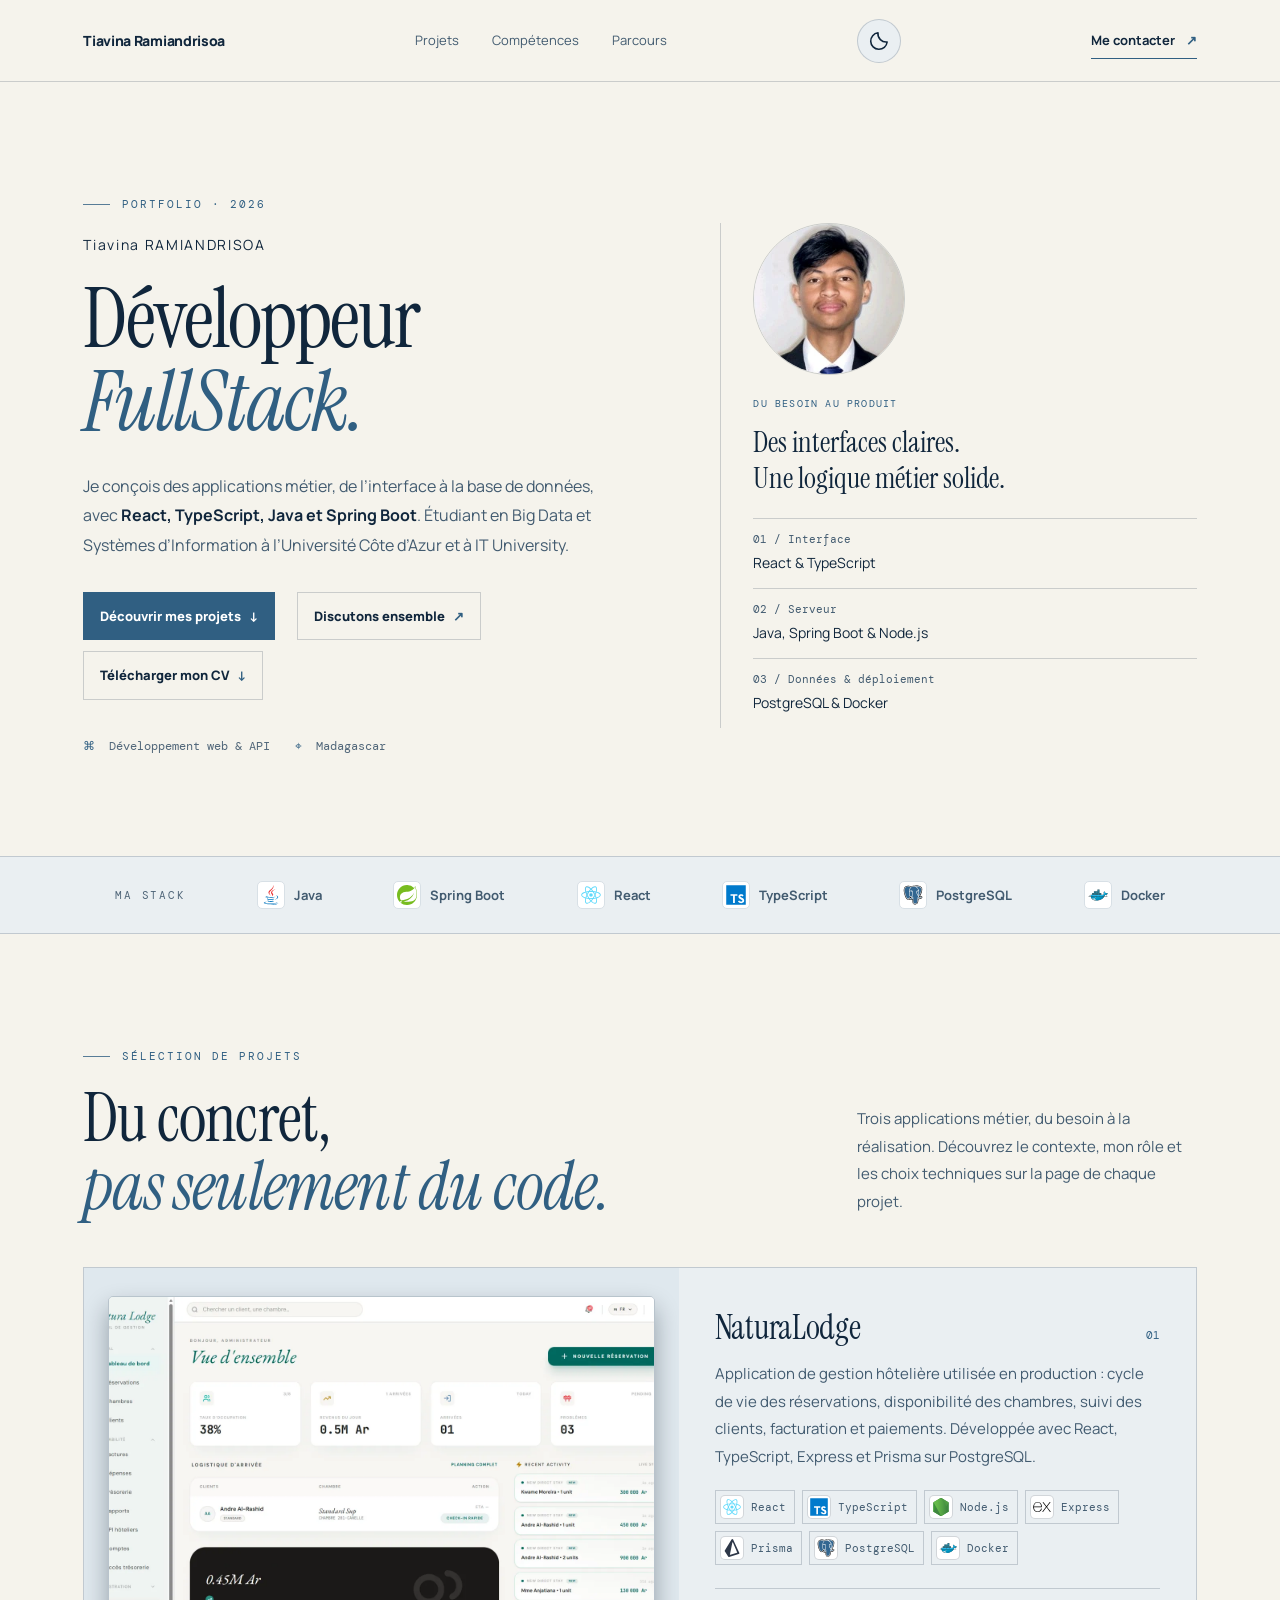
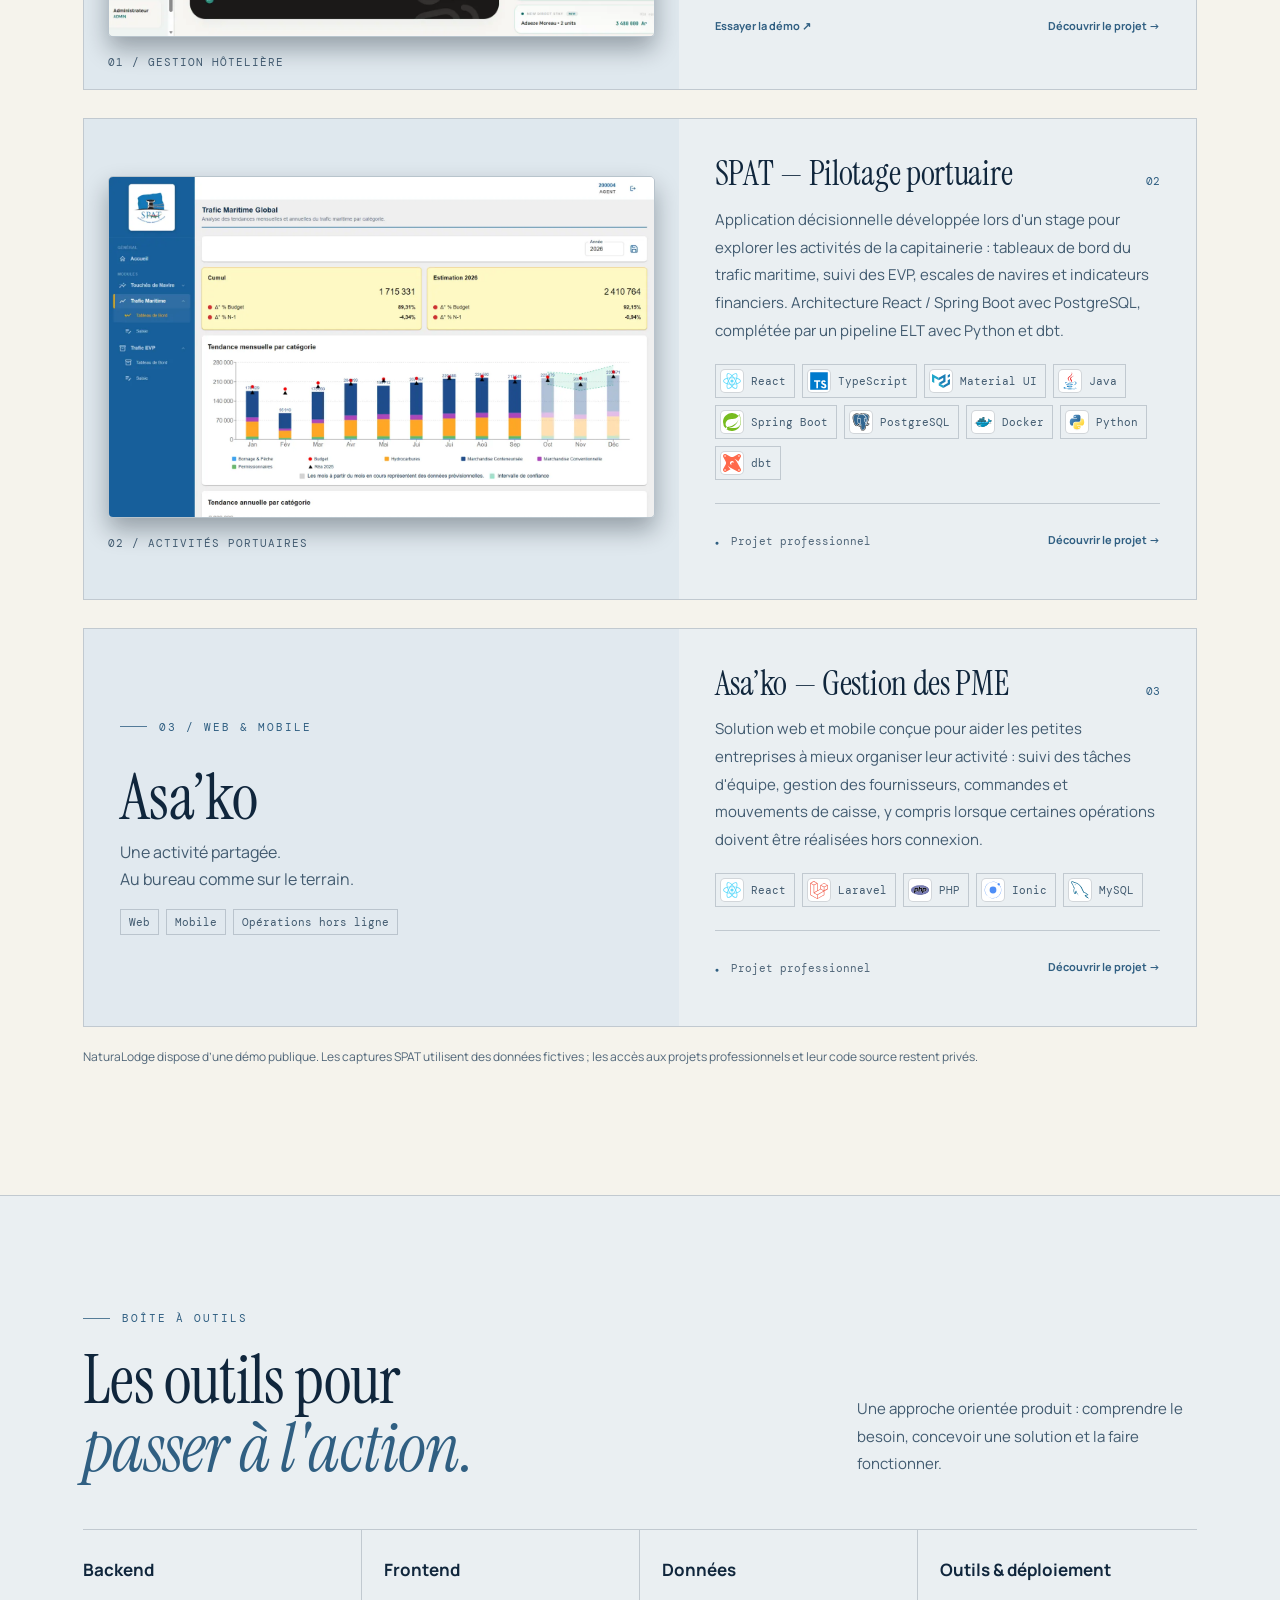
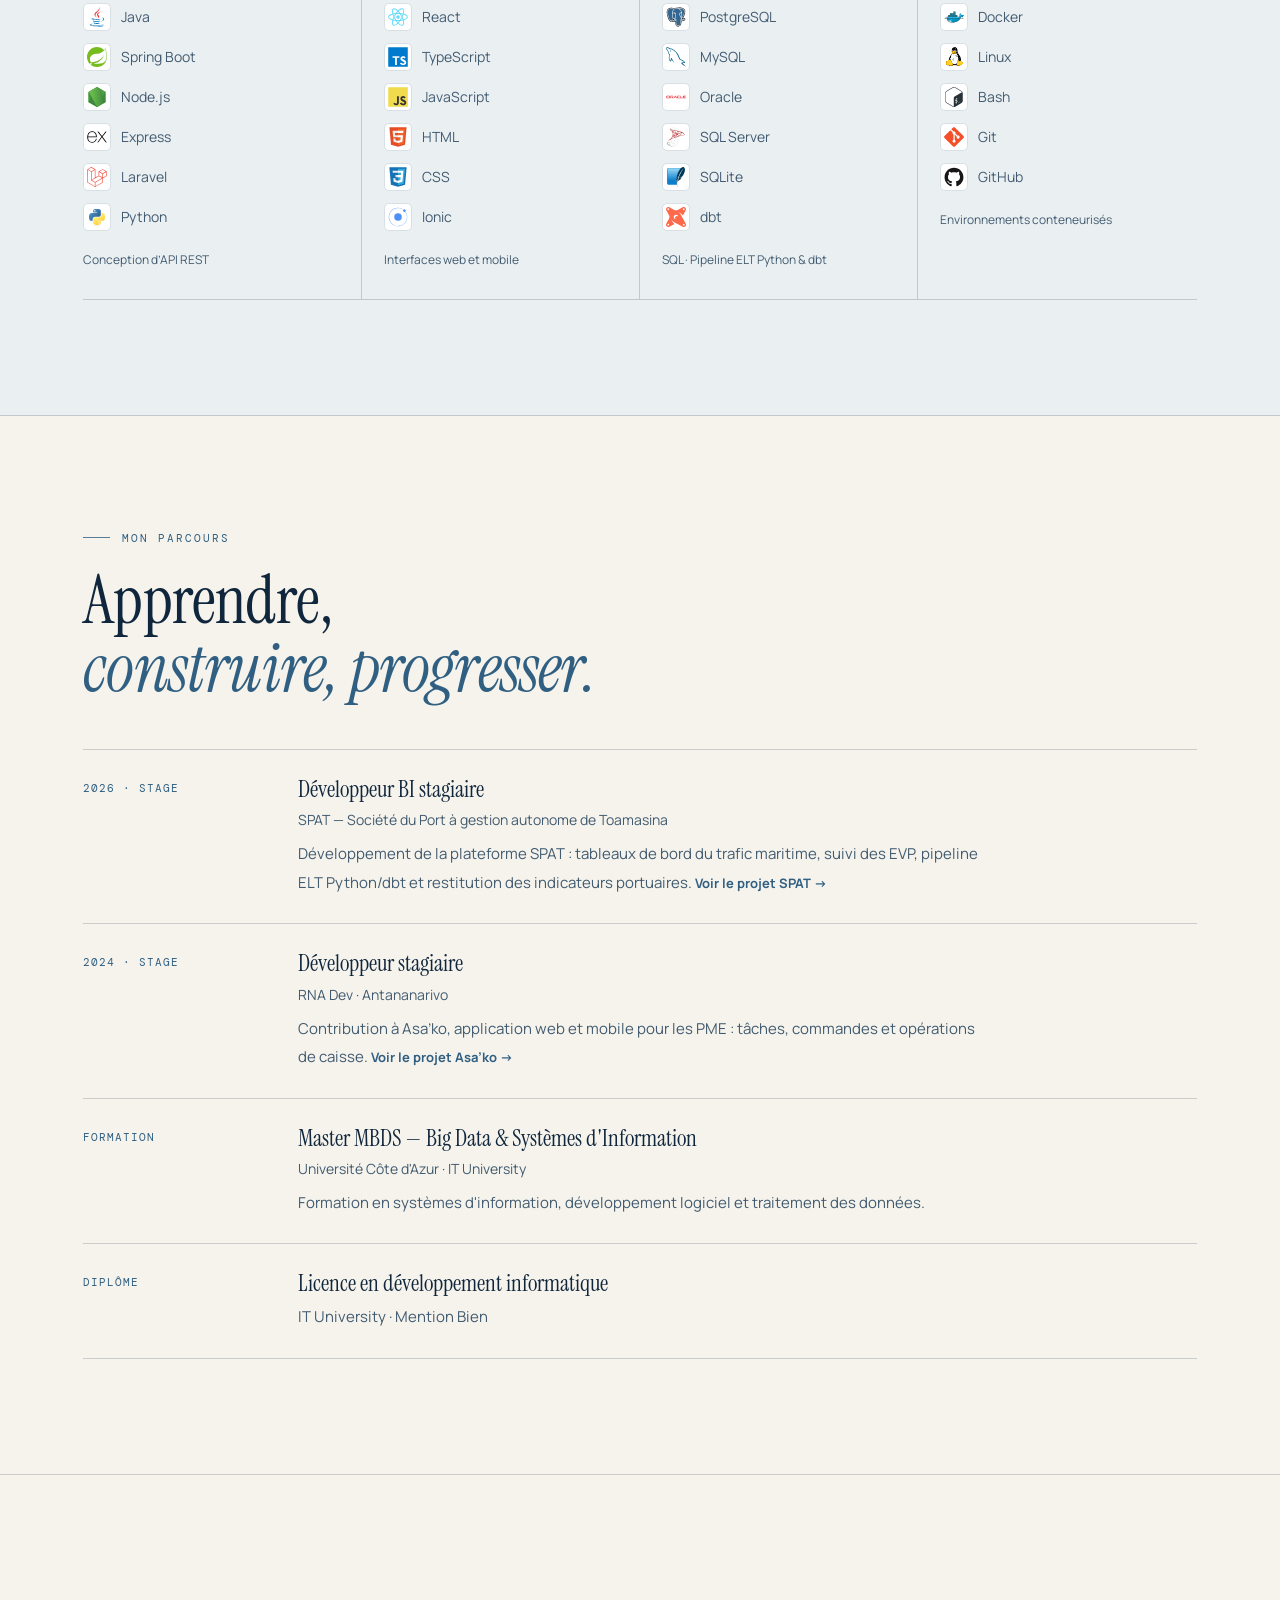
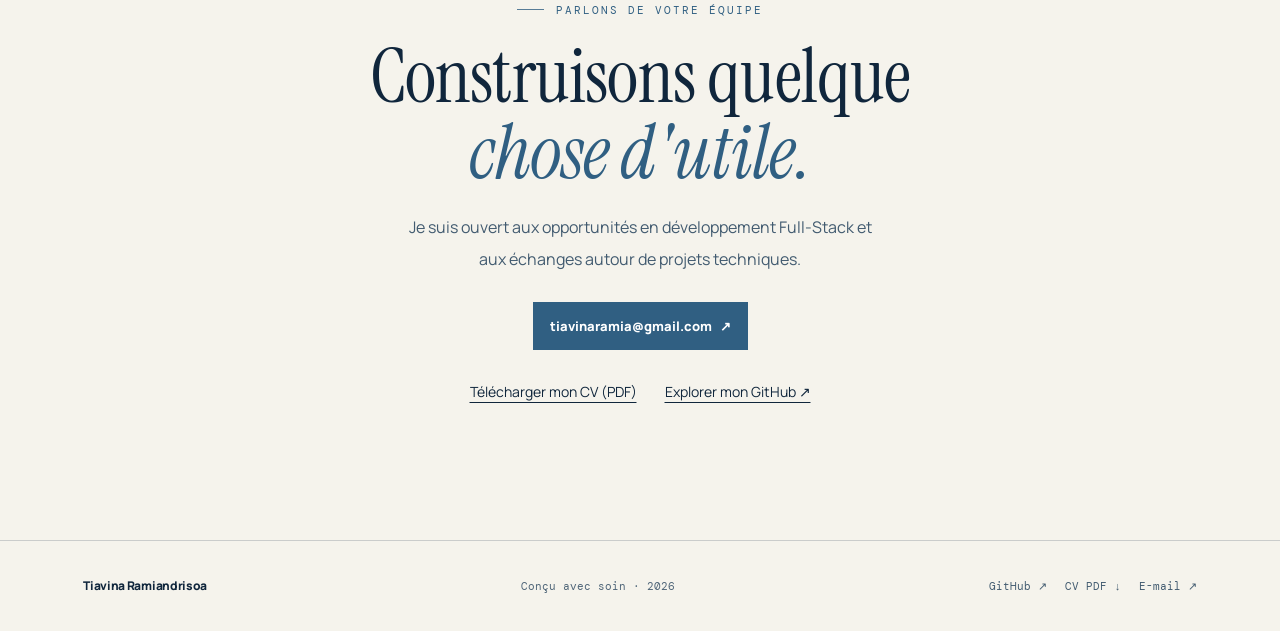
==== index.html @ d779be18 "my portfolio initial commit" ====
<!DOCTYPE html>
<html lang="fr">
<head>
  <meta charset="UTF-8">
  <meta name="viewport" content="width=device-width, initial-scale=1.0">
  <meta property="og:type" content="website">
  <meta property="og:locale" content="fr_FR">
  <meta name="theme-color" content="#07111F">
  <meta property="og:title" content="Tiavina Ramiandrisoa — Développeur FullStack">
  <meta property="og:description" content="Portfolio de Tiavina Ramiandrisoa : applications web, développement FullStack et projets data.">
  <meta name="description" content="Tiavina Ramiandrisoa, développeur FullStack React, TypeScript, Java et Spring Boot. Découvrez mes applications de gestion hôtelière, de pilotage portuaire et de gestion des PME.">
  <title>Tiavina Ramiandrisoa — Développeur FullStack | React & Java</title>
  <link rel="preconnect" href="https://fonts.googleapis.com">
  <link rel="preconnect" href="https://fonts.gstatic.com" crossorigin>
  <link href="https://fonts.googleapis.com/css2?family=DM+Mono:wght@400;500&family=Instrument+Serif:ital@0;1&family=Manrope:wght@400;500;600;700;800&display=swap" rel="stylesheet">
  <script src="theme.js"></script>
  <link rel="stylesheet" href="style.css">
</head>
<body>
  <a class="skip-link" href="#contenu">Aller au contenu</a>
  <div class="page-shell">
    <header class="site-header">
      <a class="brand" href="#accueil" aria-label="Accueil">
        <span>Tiavina Ramiandrisoa</span>
      </a>
      <nav class="nav-links" aria-label="Navigation principale">
        <a href="#projets">Projets</a>
        <a href="#competences">Compétences</a>
        <a href="#parcours">Parcours</a>
      </nav>
      <button class="theme-toggle" type="button" aria-label="Activer le mode clair" aria-pressed="false" title="Activer le mode clair" hidden><svg class="theme-icon theme-icon-sun" viewBox="0 0 24 24" fill="none" stroke="currentColor" stroke-width="1.7" stroke-linecap="round" aria-hidden="true"><circle cx="12" cy="12" r="4"/><path d="M12 2v2m0 16v2M2 12h2m16 0h2M4.93 4.93l1.42 1.42m11.3 11.3 1.42 1.42m0-14.14-1.42 1.42M6.35 17.65l-1.42 1.42"/></svg><svg class="theme-icon theme-icon-moon" viewBox="0 0 24 24" fill="none" stroke="currentColor" stroke-width="1.7" stroke-linecap="round" stroke-linejoin="round" aria-hidden="true"><path d="M20.9 13.1A9 9 0 0 1 10.9 3.1a9 9 0 1 0 10 10Z"/></svg></button>
      <a class="header-contact" href="#contact">Me contacter <span>↗</span></a>
    </header>

    <main id="contenu" tabindex="-1">
      <section class="hero" id="accueil">
        <div class="hero-copy">
          <p class="eyebrow">PORTFOLIO · 2026</p>
          <p class="hero-name">Tiavina RAMIANDRISOA</p><h1>Développeur<br><span>FullStack.</span></h1>
          <p class="hero-description">Je conçois des applications métier, de l’interface à la base de données, avec <strong>React, TypeScript, Java et Spring Boot</strong>. Étudiant en Big Data et Systèmes d’Information à l’Université Côte d’Azur et à IT University.</p>
          <div class="hero-actions">
            <a class="button button-primary" href="#projets">Découvrir mes projets <span>↓</span></a>
            <a class="button button-secondary" href="mailto:tiavinaramia@gmail.com">Discutons ensemble <span>↗</span></a>
            <a class="button button-secondary" href="cv-tiavina-ramiandrisoa.pdf" download>Télécharger mon CV <span>↓</span></a>
          </div>
          <div class="hero-meta">
            <span><span class="meta-icon">⌘</span> Développement web & API</span>
            <span><span class="meta-icon">⌖</span> Madagascar</span>
          </div>
        </div>
        <aside class="hero-visual" aria-label="Présentation de Tiavina">
          <figure class="portrait-card">
            <img src="assets/tiavina-portrait.webp" alt="Portrait de Tiavina Ramiandrisoa" fetchpriority="high" width="200" height="200" decoding="async">
            <figcaption><span>DU BESOIN AU PRODUIT</span><strong>Des interfaces claires.<br>Une logique métier solide.</strong></figcaption>
          </figure>
          <dl class="profile-facts"><div><dt>01 / Interface</dt><dd>React & TypeScript</dd></div><div><dt>02 / Serveur</dt><dd>Java, Spring Boot & Node.js</dd></div><div><dt>03 / Données & déploiement</dt><dd>PostgreSQL & Docker</dd></div></dl>
        </aside>
      </section>

      <section class="stack-strip" aria-label="Technologies principales">
        <span class="strip-label">MA STACK</span>
        <span class="stack-item"><span class="tech-logo"><img src="assets/technologies/java.svg" alt="" aria-hidden="true" width="20" height="20" loading="lazy" decoding="async"></span> Java</span>
        <span class="stack-item"><span class="tech-logo"><img src="assets/technologies/spring.svg" alt="" aria-hidden="true" width="20" height="20" loading="lazy" decoding="async"></span> Spring Boot</span>
        <span class="stack-item"><span class="tech-logo"><img src="assets/technologies/react.svg" alt="" aria-hidden="true" width="20" height="20" loading="lazy" decoding="async"></span> React</span>
        <span class="stack-item"><span class="tech-logo"><img src="assets/technologies/typescript.svg" alt="" aria-hidden="true" width="20" height="20" loading="lazy" decoding="async"></span> TypeScript</span>
        <span class="stack-item"><span class="tech-logo"><img src="assets/technologies/postgresql.svg" alt="" aria-hidden="true" width="20" height="20" loading="lazy" decoding="async"></span> PostgreSQL</span>
        <span class="stack-item"><span class="tech-logo"><img src="assets/technologies/docker.svg" alt="" aria-hidden="true" width="20" height="20" loading="lazy" decoding="async"></span> Docker</span>
      </section>

      <section class="section projects-section" id="projets">
        <div class="section-heading">
          <div><p class="eyebrow">SÉLECTION DE PROJETS</p><h2>Du concret,<br><span>pas seulement du code.</span></h2></div>
          <p class="section-intro">Trois applications métier, du besoin à la réalisation. Découvrez le contexte, mon rôle et les choix techniques sur la page de chaque projet.</p>
        </div>

        <div class="projects-grid">
<article class="project-card project-featured">
            <a class="project-art screenshot-preview" href="naturalodge.html" aria-label="Découvrir NaturaLodge"><img src="assets/naturalodge-dashboard.webp" alt="Tableau de bord de NaturaLodge" loading="lazy" width="1500" height="844" decoding="async"><span class="art-label">01 / GESTION HÔTELIÈRE</span></a>
            <div class="project-info">
              <div class="project-title-row"><h3>NaturaLodge</h3><span class="project-number">01</span></div>
              <p>Application de gestion hôtelière utilisée en production : cycle de vie des réservations, disponibilité des chambres, suivi des clients, facturation et paiements. Développée avec React, TypeScript, Express et Prisma sur PostgreSQL.</p>
              <div class="tags"><span class="technology"><span class="tech-logo"><img src="assets/technologies/react.svg" alt="" aria-hidden="true" width="20" height="20" loading="lazy" decoding="async"></span><span>React</span></span><span class="technology"><span class="tech-logo"><img src="assets/technologies/typescript.svg" alt="" aria-hidden="true" width="20" height="20" loading="lazy" decoding="async"></span><span>TypeScript</span></span><span class="technology"><span class="tech-logo"><img src="assets/technologies/nodejs.svg" alt="" aria-hidden="true" width="20" height="20" loading="lazy" decoding="async"></span><span>Node.js</span></span><span class="technology"><span class="tech-logo"><img src="assets/technologies/express.svg" alt="" aria-hidden="true" width="20" height="20" loading="lazy" decoding="async"></span><span>Express</span></span><span class="technology"><span class="tech-logo"><img src="assets/technologies/prisma.svg" alt="" aria-hidden="true" width="20" height="20" loading="lazy" decoding="async"></span><span>Prisma</span></span><span class="technology"><span class="tech-logo"><img src="assets/technologies/postgresql.svg" alt="" aria-hidden="true" width="20" height="20" loading="lazy" decoding="async"></span><span>PostgreSQL</span></span><span class="technology"><span class="tech-logo"><img src="assets/technologies/docker.svg" alt="" aria-hidden="true" width="20" height="20" loading="lazy" decoding="async"></span><span>Docker</span></span></div>
              <div class="project-footer"><a class="text-link demo-link" href="https://naturalodge.onrender.com" target="_blank" rel="noopener noreferrer">Essayer la démo ↗</a><a class="text-link" href="naturalodge.html">Découvrir le projet →</a></div>
            </div>
          </article>
<article class="project-card project-featured">
            <a class="project-art screenshot-preview" href="spat.html" aria-label="Découvrir SPAT"><img src="assets/spat-trafic-maritime.webp" alt="Analyse du trafic maritime de SPAT, données fictives" loading="lazy" width="1500" height="1687" decoding="async"><span class="art-label">02 / ACTIVITÉS PORTUAIRES</span></a>
            <div class="project-info">
              <div class="project-title-row"><h3>SPAT — Pilotage portuaire</h3><span class="project-number">02</span></div>
              <p>Application décisionnelle développée lors d'un stage pour explorer les activités de la capitainerie : tableaux de bord du trafic maritime, suivi des EVP, escales de navires et indicateurs financiers. Architecture React / Spring Boot avec PostgreSQL, complétée par un pipeline ELT avec Python et dbt.</p>
              <div class="tags"><span class="technology"><span class="tech-logo"><img src="assets/technologies/react.svg" alt="" aria-hidden="true" width="20" height="20" loading="lazy" decoding="async"></span><span>React</span></span><span class="technology"><span class="tech-logo"><img src="assets/technologies/typescript.svg" alt="" aria-hidden="true" width="20" height="20" loading="lazy" decoding="async"></span><span>TypeScript</span></span><span class="technology"><span class="tech-logo"><img src="assets/technologies/materialui.svg" alt="" aria-hidden="true" width="20" height="20" loading="lazy" decoding="async"></span><span>Material UI</span></span><span class="technology"><span class="tech-logo"><img src="assets/technologies/java.svg" alt="" aria-hidden="true" width="20" height="20" loading="lazy" decoding="async"></span><span>Java</span></span><span class="technology"><span class="tech-logo"><img src="assets/technologies/spring.svg" alt="" aria-hidden="true" width="20" height="20" loading="lazy" decoding="async"></span><span>Spring Boot</span></span><span class="technology"><span class="tech-logo"><img src="assets/technologies/postgresql.svg" alt="" aria-hidden="true" width="20" height="20" loading="lazy" decoding="async"></span><span>PostgreSQL</span></span><span class="technology"><span class="tech-logo"><img src="assets/technologies/docker.svg" alt="" aria-hidden="true" width="20" height="20" loading="lazy" decoding="async"></span><span>Docker</span></span><span class="technology"><span class="tech-logo"><img src="assets/technologies/python.svg" alt="" aria-hidden="true" width="20" height="20" loading="lazy" decoding="async"></span><span>Python</span></span><span class="technology"><span class="tech-logo"><img src="assets/technologies/dbt.svg" alt="" aria-hidden="true" width="20" height="20" loading="lazy" decoding="async"></span><span>dbt</span></span></div>
              <div class="project-footer"><span class="private-note"><span>●</span> Projet professionnel</span><a class="text-link" href="spat.html">Découvrir le projet →</a></div>
            </div>
          </article>
<article class="project-card">
            <div class="project-art pme-summary"><p class="eyebrow">03 / WEB & MOBILE</p><strong>Asa’ko</strong><p>Une activité partagée.<br>Au bureau comme sur le terrain.</p><span class="tags"><span>Web</span><span>Mobile</span><span>Opérations hors ligne</span></span></div>
            <div class="project-info">
              <div class="project-title-row"><h3>Asa’ko — Gestion des PME</h3><span class="project-number">03</span></div>
              <p>Solution web et mobile conçue pour aider les petites entreprises à mieux organiser leur activité : suivi des tâches d'équipe, gestion des fournisseurs, commandes et mouvements de caisse, y compris lorsque certaines opérations doivent être réalisées hors connexion.</p>
              <div class="tags"><span class="technology"><span class="tech-logo"><img src="assets/technologies/react.svg" alt="" aria-hidden="true" width="20" height="20" loading="lazy" decoding="async"></span><span>React</span></span><span class="technology"><span class="tech-logo"><img src="assets/technologies/laravel.svg" alt="" aria-hidden="true" width="20" height="20" loading="lazy" decoding="async"></span><span>Laravel</span></span><span class="technology"><span class="tech-logo"><img src="assets/technologies/php.svg" alt="" aria-hidden="true" width="20" height="20" loading="lazy" decoding="async"></span><span>PHP</span></span><span class="technology"><span class="tech-logo"><img src="assets/technologies/ionic.svg" alt="" aria-hidden="true" width="20" height="20" loading="lazy" decoding="async"></span><span>Ionic</span></span><span class="technology"><span class="tech-logo"><img src="assets/technologies/mysql.svg" alt="" aria-hidden="true" width="20" height="20" loading="lazy" decoding="async"></span><span>MySQL</span></span></div>
              <div class="project-footer"><span class="private-note"><span>●</span> Projet professionnel</span><a class="text-link" href="asako.html">Découvrir le projet →</a></div>
            </div>
          </article>
</div>
<p class="privacy-note">NaturaLodge dispose d’une démo publique. Les captures SPAT utilisent des données fictives ; les accès aux projets professionnels et leur code source restent privés.</p>
      </section>

      <section class="section skills-section" id="competences">
        <div class="section-heading">
          <div><p class="eyebrow">BOÎTE À OUTILS</p><h2>Les outils pour<br><span>passer à l'action.</span></h2></div>
          <p class="section-intro">Une approche orientée produit : comprendre le besoin, concevoir une solution et la faire fonctionner.</p>
        </div>
        <div class="skills-grid">
<div class="skill-block"><h3>Backend</h3><ul class="technology-list"><li><span class="tech-logo"><img src="assets/technologies/java.svg" alt="" aria-hidden="true" width="20" height="20" loading="lazy" decoding="async"></span><span>Java</span></li><li><span class="tech-logo"><img src="assets/technologies/spring.svg" alt="" aria-hidden="true" width="20" height="20" loading="lazy" decoding="async"></span><span>Spring Boot</span></li><li><span class="tech-logo"><img src="assets/technologies/nodejs.svg" alt="" aria-hidden="true" width="20" height="20" loading="lazy" decoding="async"></span><span>Node.js</span></li><li><span class="tech-logo"><img src="assets/technologies/express.svg" alt="" aria-hidden="true" width="20" height="20" loading="lazy" decoding="async"></span><span>Express</span></li><li><span class="tech-logo"><img src="assets/technologies/laravel.svg" alt="" aria-hidden="true" width="20" height="20" loading="lazy" decoding="async"></span><span>Laravel</span></li><li><span class="tech-logo"><img src="assets/technologies/python.svg" alt="" aria-hidden="true" width="20" height="20" loading="lazy" decoding="async"></span><span>Python</span></li></ul><p class="skill-note">Conception d’API REST</p></div>
<div class="skill-block"><h3>Frontend</h3><ul class="technology-list"><li><span class="tech-logo"><img src="assets/technologies/react.svg" alt="" aria-hidden="true" width="20" height="20" loading="lazy" decoding="async"></span><span>React</span></li><li><span class="tech-logo"><img src="assets/technologies/typescript.svg" alt="" aria-hidden="true" width="20" height="20" loading="lazy" decoding="async"></span><span>TypeScript</span></li><li><span class="tech-logo"><img src="assets/technologies/javascript.svg" alt="" aria-hidden="true" width="20" height="20" loading="lazy" decoding="async"></span><span>JavaScript</span></li><li><span class="tech-logo"><img src="assets/technologies/html5.svg" alt="" aria-hidden="true" width="20" height="20" loading="lazy" decoding="async"></span><span>HTML</span></li><li><span class="tech-logo"><img src="assets/technologies/css3.svg" alt="" aria-hidden="true" width="20" height="20" loading="lazy" decoding="async"></span><span>CSS</span></li><li><span class="tech-logo"><img src="assets/technologies/ionic.svg" alt="" aria-hidden="true" width="20" height="20" loading="lazy" decoding="async"></span><span>Ionic</span></li></ul><p class="skill-note">Interfaces web et mobile</p></div>
<div class="skill-block"><h3>Données</h3><ul class="technology-list"><li><span class="tech-logo"><img src="assets/technologies/postgresql.svg" alt="" aria-hidden="true" width="20" height="20" loading="lazy" decoding="async"></span><span>PostgreSQL</span></li><li><span class="tech-logo"><img src="assets/technologies/mysql.svg" alt="" aria-hidden="true" width="20" height="20" loading="lazy" decoding="async"></span><span>MySQL</span></li><li><span class="tech-logo"><img src="assets/technologies/oracle.svg" alt="" aria-hidden="true" width="20" height="20" loading="lazy" decoding="async"></span><span>Oracle</span></li><li><span class="tech-logo"><img src="assets/technologies/microsoftsqlserver.svg" alt="" aria-hidden="true" width="20" height="20" loading="lazy" decoding="async"></span><span>SQL Server</span></li><li><span class="tech-logo"><img src="assets/technologies/sqlite.svg" alt="" aria-hidden="true" width="20" height="20" loading="lazy" decoding="async"></span><span>SQLite</span></li><li><span class="tech-logo"><img src="assets/technologies/dbt.svg" alt="" aria-hidden="true" width="20" height="20" loading="lazy" decoding="async"></span><span>dbt</span></li></ul><p class="skill-note">SQL · Pipeline ELT Python & dbt</p></div>
<div class="skill-block"><h3>Outils & déploiement</h3><ul class="technology-list"><li><span class="tech-logo"><img src="assets/technologies/docker.svg" alt="" aria-hidden="true" width="20" height="20" loading="lazy" decoding="async"></span><span>Docker</span></li><li><span class="tech-logo"><img src="assets/technologies/linux.svg" alt="" aria-hidden="true" width="20" height="20" loading="lazy" decoding="async"></span><span>Linux</span></li><li><span class="tech-logo"><img src="assets/technologies/bash.svg" alt="" aria-hidden="true" width="20" height="20" loading="lazy" decoding="async"></span><span>Bash</span></li><li><span class="tech-logo"><img src="assets/technologies/git.svg" alt="" aria-hidden="true" width="20" height="20" loading="lazy" decoding="async"></span><span>Git</span></li><li><span class="tech-logo"><img src="assets/technologies/github.svg" alt="" aria-hidden="true" width="20" height="20" loading="lazy" decoding="async"></span><span>GitHub</span></li></ul><p class="skill-note">Environnements conteneurisés</p></div>
</div>
      </section>

      <section class="section journey-section" id="parcours">
        <div class="section-heading">
          <div><p class="eyebrow">MON PARCOURS</p><h2>Apprendre,<br><span>construire, progresser.</span></h2></div>
        </div>
        <div class="timeline">
          <article class="timeline-item"><div class="timeline-date">2026 · STAGE</div><div class="timeline-content"><h3>Développeur BI stagiaire</h3><p class="timeline-company">SPAT — Société du Port à gestion autonome de Toamasina</p><p>Développement de la plateforme SPAT : tableaux de bord du trafic maritime, suivi des EVP, pipeline ELT Python/dbt et restitution des indicateurs portuaires. <a class="text-link" href="spat.html">Voir le projet SPAT →</a></p></div></article>
          <article class="timeline-item"><div class="timeline-date">2024 · STAGE</div><div class="timeline-content"><h3>Développeur stagiaire</h3><p class="timeline-company">RNA Dev · Antananarivo</p><p>Contribution à Asa’ko, application web et mobile pour les PME : tâches, commandes et opérations de caisse. <a class="text-link" href="asako.html">Voir le projet Asa’ko →</a></p></div></article>
          <article class="timeline-item"><div class="timeline-date">FORMATION</div><div class="timeline-content"><h3>Master MBDS — Big Data & Systèmes d'Information</h3><p class="timeline-company">Université Côte d'Azur · IT University</p><p>Formation en systèmes d'information, développement logiciel et traitement des données.</p></div></article>
          <article class="timeline-item"><div class="timeline-date">DIPLÔME</div><div class="timeline-content"><h3>Licence en développement informatique</h3><p class="timeline-company">IT University · Mention Bien</p></div></article>
        </div>
      </section>

      <section class="contact-section" id="contact">
        <p class="eyebrow">PARLONS DE VOTRE ÉQUIPE</p>
        <h2>Construisons quelque<br><span>chose d'utile.</span></h2>
        <p>Je suis ouvert aux opportunités en développement Full-Stack et aux échanges autour de projets techniques.</p>
        <a class="button button-primary" href="mailto:tiavinaramia@gmail.com">tiavinaramia@gmail.com <span>↗</span></a>
        <div class="contact-links"><a href="cv-tiavina-ramiandrisoa.pdf" download>Télécharger mon CV (PDF)</a><a href="https://github.com/TiavinaMalalaniaina" target="_blank" rel="noopener noreferrer">Explorer mon GitHub ↗</a></div>
      </section>
    </main>

    <footer class="site-footer">
      <a class="brand" href="#accueil"><span>Tiavina Ramiandrisoa</span></a>
      <span>Conçu avec soin · 2026</span>
      <div class="footer-links"><a href="https://github.com/TiavinaMalalaniaina" target="_blank" rel="noreferrer">GitHub ↗</a><a href="cv-tiavina-ramiandrisoa.pdf" download>CV PDF ↓</a><a href="mailto:tiavinaramia@gmail.com">E-mail ↗</a></div>
    </footer>
  </div>

  <script src="script.js" defer></script>
</body>
</html>
---- style.css ----
:root {
  color-scheme: dark;
  --bg: #07111F;
  --surface: #0D1B2D;
  --surface-2: #10243A;
  --surface-3: #163553;
  --text: #F5F3EC;
  --muted: #A6B7CC;
  --subtle: #A0B1C5;
  --line: rgba(207, 225, 246, .14);
  --accent: #A2C4DE;
  --accent-soft: rgba(101, 183, 255, .12);
  --serif: "Instrument Serif", Georgia, serif;
  --sans: "Manrope", sans-serif;
  --mono: "DM Mono", monospace;
  --page: 1320px;
}
* { box-sizing: border-box; }
html { scroll-behavior: smooth; scroll-padding-top: 100px; }
body { margin: 0; background: var(--bg); color: var(--text); font-family: var(--sans); line-height: 1.7; -webkit-font-smoothing: antialiased; }
::selection { color: var(--bg); background: var(--accent); }
a { color: inherit; text-decoration: none; }
button, a { -webkit-tap-highlight-color: transparent; }
a:focus-visible { outline: 2px solid var(--accent); outline-offset: 4px; }
.page-shell { max-width: 1600px; margin: 0 auto; overflow: hidden; }
.site-header { min-height: 82px; padding: 0 max(6.5%, calc((100% - var(--page)) / 2)); display: flex; align-items: center; justify-content: space-between; gap: 28px; border-bottom: 1px solid var(--line); }
.brand { display: inline-flex; align-items: center; gap: 12px; white-space: nowrap; font-size: 12px; font-weight: 800; letter-spacing: -.3px; }
.brand-mark { display: grid; place-items: center; width: 34px; height: 34px; border: 1px solid rgba(101,183,255,.5); color: var(--accent); font: 11px var(--mono); letter-spacing: -1px; }
.nav-links { display: flex; align-items: center; gap: clamp(18px, 2.6vw, 38px); color: var(--muted); font-size: 11px; }
.nav-links a, .footer-links a { transition: color .2s ease; }
.nav-links a:hover, .footer-links a:hover { color: var(--accent); }
.header-contact { border-bottom: 1px solid var(--accent); padding: 7px 0; color: var(--text); font-size: 11px; font-weight: 700; white-space: nowrap; }
.header-contact span, .button span { color: var(--accent); margin-left: 8px; }
.hero { max-width: var(--page); margin: 0 auto; padding: clamp(76px, 9vw, 132px) 6.5% clamp(78px, 8vw, 116px); display: grid; grid-template-columns: 1.08fr .92fr; align-items: center; gap: 6%; min-height: 630px; }
.hero-copy { position: relative; z-index: 2; }
.availability { display: inline-flex; align-items: center; gap: 10px; padding: 7px 0; color: var(--muted); font: 10px var(--mono); letter-spacing: .2px; margin-bottom: 30px; }
.status-dot, .live-dot { width: 6px; height: 6px; background: var(--accent); border-radius: 50%; box-shadow: 0 0 0 4px var(--accent-soft); }
.eyebrow { display: flex; align-items: center; gap: 12px; font: 9px var(--mono); letter-spacing: 2px; text-transform: uppercase; color: var(--accent); margin: 0 0 22px; }
.eyebrow::before { content: ""; width: 27px; height: 1px; background: var(--accent); opacity: .8; }
h1, h2, h3, p { margin-top: 0; }
h1 { max-width: 690px; font: 400 clamp(58px, 7.1vw, 100px)/.98 var(--serif); letter-spacing: -2px; margin: 0 0 29px; }
h1 span, h2 span { color: var(--accent); font-style: italic; }
.hero-description { max-width: 520px; font-size: 13px; line-height: 2; color: var(--muted); }
.hero-description strong { color: var(--text); font-weight: 700; }
.hero-actions { display: flex; flex-wrap: wrap; gap: 11px 22px; margin-top: 32px; align-items: center; }
.button { display: inline-flex; align-items: center; justify-content: center; min-height: 45px; padding: 11px 16px; border: 1px solid var(--line); font-size: 10px; font-weight: 800; transition: background .2s ease, border-color .2s ease, transform .2s ease; }
.button:hover { transform: translateY(-2px); border-color: var(--accent); }
.button-primary { color: #061321; background: var(--accent); border-color: var(--accent); }
.button-primary:hover { background: #8BCBFF; }
.button-primary span { color: #061321; }
.button-secondary { color: var(--text); background: transparent; }
.hero-meta { display: flex; gap: 25px; margin-top: 38px; color: var(--subtle); font: 9px var(--mono); }
.meta-icon { color: var(--accent); margin-right: 7px; }
.hero-visual { position: relative; min-height: 390px; display: flex; align-items: center; justify-content: center; isolation: isolate; }
.hero-visual::before { content: ""; position: absolute; width: 82%; aspect-ratio: 1; border: 1px solid rgba(101,183,255,.13); border-radius: 50%; z-index: -1; }
.hero-visual::after { content: ""; position: absolute; width: 64%; aspect-ratio: 1; border: 1px solid rgba(101,183,255,.1); border-radius: 50%; z-index: -1; }
.portrait-card { position: absolute; z-index: 4; top: -16px; right: 0; width: 142px; margin: 0; padding: 7px 7px 10px; border: 1px solid rgba(101,183,255,.35); background: var(--surface); box-shadow: 0 18px 50px rgba(0,0,0,.28); transform: rotate(3deg); }
.portrait-card img { display: block; width: 100%; aspect-ratio: 1; object-fit: cover; object-position: center 42%; filter: saturate(.82); }
.portrait-card figcaption { display: grid; gap: 2px; padding: 8px 3px 0; }
.portrait-card figcaption strong { color: var(--text); font-size: 9px; white-space: nowrap; }
.portrait-card figcaption span { color: var(--muted); font: 8px var(--mono); }
.stack-strip { max-width: 1600px; margin: 0 auto; display: flex; align-items: center; justify-content: space-between; flex-wrap: wrap; gap: 20px 28px; padding: 24px 9%; background: var(--surface); border-top: 1px solid var(--line); border-bottom: 1px solid var(--line); }
.strip-label { color: var(--subtle); font: 8px var(--mono); letter-spacing: 1.8px; }
.stack-item { display: inline-flex; align-items: center; gap: 9px; color: #C9D8E9; font-size: 10px; font-weight: 700; }
.stack-item b { display: grid; place-items: center; width: 24px; height: 24px; border: 1px solid rgba(101,183,255,.24); color: var(--accent); background: var(--accent-soft); font: 9px var(--mono); }
.section { max-width: var(--page); margin: 0 auto; padding: clamp(78px, 9vw, 118px) 6.5%; }
.section-heading { display: flex; align-items: end; justify-content: space-between; gap: 35px; margin-bottom: 46px; }
h2 { font: 400 clamp(42px, 5.2vw, 68px)/1.02 var(--serif); letter-spacing: -.8px; margin-bottom: 0; }
.section-intro { max-width: 340px; color: var(--muted); font-size: 11px; line-height: 2; margin-bottom: 5px; }
.projects-grid { display: grid; grid-template-columns: 1fr 1fr; gap: 20px; }
.project-card { background: var(--surface); border: 1px solid var(--line); overflow: hidden; transition: border-color .25s ease, transform .25s ease; }
.project-card:hover { border-color: rgba(101,183,255,.55); transform: translateY(-3px); }
.project-featured { grid-column: span 2; display: grid; grid-template-columns: 1.04fr .96fr; }
.project-art { min-height: 270px; position: relative; display: grid; place-items: center; overflow: hidden; }
.art-label { font: 11px var(--mono); letter-spacing: 1px; color: var(--muted); }
.project-info { padding: clamp(22px, 3vw, 36px); display: flex; flex-direction: column; justify-content: center; }
.project-title-row { display: flex; align-items: baseline; justify-content: space-between; gap: 15px; }
.project-title-row h3 { font: 400 29px/1.1 var(--serif); letter-spacing: -.3px; margin-bottom: 13px; }
.project-number { color: var(--accent); font: 9px var(--mono); }
.project-info > p { color: var(--muted); font-size: 11px; line-height: 1.9; max-width: 480px; margin-bottom: 19px; }
.tags { display: flex; flex-wrap: wrap; gap: 7px; }.tags span { padding: 5px 8px; border: 1px solid var(--line); color: #B8CBE0; font: 8px var(--mono); }
.project-footer { display: flex; align-items: center; justify-content: space-between; gap: 12px; margin-top: 23px; padding-top: 15px; border-top: 1px solid var(--line); }
.private-note { font: 8px var(--mono); color: var(--subtle); }.private-note span { color: var(--accent); margin-right: 5px; font-size: 7px; }.text-link { color: var(--accent); font-size: 9px; font-weight: 700; }.text-link:hover { text-decoration: underline; text-underline-offset: 4px; }
.privacy-note { color: var(--subtle); font-size: 9px; line-height: 1.8; margin-top: 19px; }
.case-studies-section { padding-top: 40px; }
.case-studies { border-top: 1px solid var(--line); }
.case-study { padding: 34px 0 38px; border-bottom: 1px solid var(--line); scroll-margin-top: 100px; }
.case-index { color: var(--accent); font: 8px var(--mono); letter-spacing: 1.5px; margin-bottom: 13px; }
.case-study h3 { font: 400 clamp(27px, 3vw, 38px)/1.1 var(--serif); margin-bottom: 10px; }
.case-lead { color: var(--muted); font-size: 11px; max-width: 650px; margin-bottom: 25px; }
.case-columns { display: grid; grid-template-columns: 1fr 1fr; gap: 40px; max-width: 900px; }
.case-columns h4 { color: var(--text); font: 8px var(--mono); letter-spacing: 1.2px; text-transform: uppercase; margin: 0 0 12px; }
.case-columns p, .case-columns li { color: var(--muted); font-size: 10px; line-height: 1.9; }
.case-columns ul { margin: 0; padding-left: 17px; }.case-columns li { padding-left: 4px; margin-bottom: 5px; }
.case-actions { display: flex; flex-wrap: wrap; gap: 9px; margin-top: 20px; }
.demo-status { border: 1px solid var(--line); padding: 5px 8px; color: var(--subtle); font: 8px var(--mono); }
.skills-section { max-width: none; background: var(--surface); border-top: 1px solid var(--line); border-bottom: 1px solid var(--line); }
.skills-section > * { max-width: calc(var(--page) * .87); margin-left: auto; margin-right: auto; }
.skills-grid { display: grid; grid-template-columns: repeat(4,1fr); border-top: 1px solid var(--line); border-bottom: 1px solid var(--line); }
.skill-block { padding: 26px 22px 28px; border-right: 1px solid var(--line); }.skill-block:first-child { padding-left: 0; }.skill-block:last-child { border-right: 0; }
.skill-icon { display: grid; place-items: center; width: 35px; height: 35px; border: 1px solid rgba(101,183,255,.3); color: var(--accent); font: 12px var(--mono); margin-bottom: 19px; }
.skill-block h3 { font-size: 12px; margin-bottom: 10px; }.skill-block p { color: var(--muted); font-size: 9px; line-height: 2.1; margin-bottom: 0; }
.timeline { margin-top: 35px; border-top: 1px solid var(--line); }.timeline-item { display: grid; grid-template-columns: 180px 1fr; gap: 35px; padding: 26px 0; border-bottom: 1px solid var(--line); }
.timeline-date { color: var(--accent); font: 8px var(--mono); letter-spacing: 1px; padding-top: 5px; }.timeline-content h3 { font: 400 23px/1.2 var(--serif); margin-bottom: 5px; }.timeline-company { color: #C4D4E5; font-size: 10px; margin-bottom: 8px; }.timeline-content > p:last-child { color: var(--muted); font-size: 10px; max-width: 680px; margin-bottom: 0; line-height: 1.9; }
.contact-section { position: relative; text-align: center; padding: clamp(85px, 10vw, 130px) 20px; border-top: 1px solid var(--line); overflow: hidden; }
.contact-glow { position: absolute; width: 450px; height: 280px; background: rgba(101,183,255,.09); filter: blur(85px); border-radius: 50%; top: 5px; left: calc(50% - 225px); pointer-events: none; }
.contact-section > *:not(.contact-glow) { position: relative; }.contact-section .eyebrow { justify-content: center; }.contact-section h2 { font: 400 clamp(48px, 6vw, 76px)/1 var(--serif); margin-bottom: 20px; }.contact-section > p:not(.eyebrow) { max-width: 470px; margin: 0 auto 27px; color: var(--muted); font-size: 11px; line-height: 2; }
.site-footer { display: flex; justify-content: space-between; align-items: center; gap: 20px; border-top: 1px solid var(--line); padding: 23px 6.5%; color: var(--subtle); font: 8px var(--mono); }
.site-footer .brand { color: var(--text); font: 800 10px var(--sans); }.site-footer .brand-mark { width: 29px; height: 29px; font-size: 9px; }
.footer-links { display: flex; flex-wrap: wrap; gap: 18px; color: var(--muted); }
@media (max-width: 980px) {
  .site-header { padding-left: 5%; padding-right: 5%; gap: 18px; }.nav-links { gap: 16px; }.hero { padding-left: 5%; padding-right: 5%; gap: 3%; }.hero-visual { transform: scale(.94); }.section { padding-left: 5%; padding-right: 5%; }.stack-strip { padding-left: 5%; padding-right: 5%; }.skills-section > * { max-width: 90%; }
}
@media (max-width: 760px) {
  .site-header { min-height: 76px; flex-wrap: wrap; padding-top: 13px; padding-bottom: 12px; row-gap: 10px; }.nav-links { order: 3; width: 100%; justify-content: space-between; gap: 10px; font-size: 9px; overflow-x: auto; padding: 2px 0 4px; }.header-contact { margin-left: auto; font-size: 10px; }
  .hero { grid-template-columns: 1fr; padding-top: 68px; padding-bottom: 48px; gap: 18px; }.hero-copy { max-width: 650px; }.hero-visual { min-height: 340px; margin: 8px auto 0; width: min(100%, 520px); transform: none; }.portrait-card { width: 120px; right: 3px; top: -8px; }.code-window, .visual-top { width: 94%; }.code-window { padding: 49px 14px 23px; }.code-window p { font-size: 8px; }.visual-top { padding: 0 14px; }.visual-badge { right: 0; bottom: 0; }.stack-strip { justify-content: flex-start; gap: 15px 22px; }.strip-label { width: 100%; }.section { padding-top: 76px; padding-bottom: 76px; }.section-heading { display: block; margin-bottom: 32px; }.section-intro { margin-top: 18px; }.project-featured { grid-template-columns: 1fr 1fr; }.project-art { min-height: 230px; }.project-info { padding: 21px; }.project-title-row h3 { font-size: 25px; }.case-columns { gap: 24px; }.skills-section > * { max-width: 90%; }.skills-grid { grid-template-columns: 1fr 1fr; }.skill-block { padding: 22px 16px; border-bottom: 1px solid var(--line); }.skill-block:first-child { padding-left: 16px; }.skill-block:nth-child(2) { border-right: 0; }.skill-block:nth-child(3), .skill-block:nth-child(4) { border-bottom: 0; }.timeline-item { grid-template-columns: 135px 1fr; gap: 20px; }
}
@media (max-width: 560px) {
  .brand { font-size: 10px; }.brand-mark { width: 30px; height: 30px; }.nav-links { font-size: 8px; }
  .hero { padding: 57px 6% 43px; }.availability { margin-bottom: 22px; }.hero h1 { font-size: clamp(52px, 14vw, 70px); letter-spacing: -1.3px; }.hero-description { font-size: 11px; }.hero-actions { gap: 9px; }.button { min-height: 42px; padding: 10px 12px; font-size: 9px; }.hero-meta { gap: 14px; flex-wrap: wrap; font-size: 8px; }.hero-visual { min-height: 285px; margin-top: 25px; }.portrait-card { width: 98px; top: -18px; }.portrait-card figcaption strong { font-size: 7px; }.portrait-card figcaption span { font-size: 7px; }.code-window { padding: 43px 10px 18px; }.code-window p { font-size: 7px; line-height: 2.35; }.visual-top { top: 17px; font-size: 7px; }.visual-badge { padding: 9px 11px; gap: 8px; }.visual-badge strong { font-size: 8px; }.visual-badge small { font-size: 7px; }
  .stack-item { font-size: 9px; }.stack-item b { width: 21px; height: 21px; }.section { padding: 65px 6%; }h2 { font-size: 46px; }.projects-grid { grid-template-columns: 1fr; }.project-featured { grid-column: auto; display: flex; flex-direction: column; }.project-art { min-height: 215px; }.project-info { padding: 20px; }.project-info > p { font-size: 10px; }.project-footer { align-items: flex-start; flex-direction: column; }.case-study { padding: 27px 0; }.case-columns { grid-template-columns: 1fr; gap: 17px; }.case-columns p, .case-columns li { font-size: 9px; }.skills-grid { grid-template-columns: 1fr 1fr; }.skill-block { padding: 18px 12px; }.skill-block:first-child { padding-left: 12px; }.skill-block p { font-size: 8px; }.timeline-item { grid-template-columns: 1fr; gap: 8px; padding: 22px 0; }.timeline-content h3 { font-size: 21px; }.contact-section { padding: 75px 7%; }.contact-section h2 { font-size: 53px; }.site-footer { padding: 22px 6%; flex-wrap: wrap; }.site-footer > span { order: 3; width: 100%; }.footer-links { gap: 12px; }
}
@media (prefers-reduced-motion: reduce) { html { scroll-behavior: auto; } *, *::before, *::after { animation-duration: .01ms !important; transition-duration: .01ms !important; }
}


/* Galerie du projet SPAT */
.spat-gallery{margin-top:2rem}
.spat-gallery figure{margin:0;min-width:0}
.spat-gallery a{display:block;overflow:hidden;border-radius:12px;border:1px solid rgba(130,174,215,.25);background:#e9eff5}
.spat-gallery img{display:block;width:100%;height:auto;transition:transform .2s ease}
.spat-gallery a:hover img{transform:scale(1.015)}
.spat-gallery figcaption{font-size:.82rem;letter-spacing:.02em;margin:.55rem 0 1rem;color:#92b8d9}
.spat-gallery-grid{display:grid;grid-template-columns:repeat(2,minmax(0,1fr));gap:1.1rem}
.spat-gallery-note{font-size:.82rem;color:#a8bed2;margin-top:.5rem}
@media(max-width:680px){.spat-gallery-grid{grid-template-columns:1fr}}

/* Échelle lisible, composition éditoriale et captures réelles. */
body { font-size: 16px; }
button { font: inherit; cursor: pointer; }
button:focus-visible, a:focus-visible { outline: 3px solid var(--accent); outline-offset: 5px; }
.skip-link { position: fixed; top: 12px; left: 12px; padding: 12px 20px; background: var(--text); color: var(--bg); z-index: 10; transform: translateY(-180%); }
.skip-link:focus { transform: none; }
.brand { font-size: 14px; }
.nav-links, .header-contact { font-size: 13px; }
.nav-links a, .footer-links a { display: inline-flex; align-items: center; min-height: 44px; }
.availability, .eyebrow, .strip-label, .case-index, .timeline-date { font-size: 11px; }
.hero-name { font-size: 14px; letter-spacing: .12em; margin-bottom: 20px; }
.hero { gap: 7%; }
.hero h1 { font-size: clamp(60px, 6.6vw, 88px); }
.hero-description { font-size: 16px; line-height: 1.85; }
.hero-meta { font-size: 12px; }
.button { font-size: 13px; min-height: 48px; padding: 12px 16px; }
.button-primary span { color: var(--bg); }
.hero-visual { display: block; min-height: 0; transform: none; width: 100%; border-left: 1px solid var(--line); padding-left: 32px; }
.portrait-card { position: static; width: auto; margin: 0; padding: 0; background: none; border: 0; box-shadow: none; transform: none; }
.portrait-card img { width: 152px; height: 152px; object-fit: cover; border-radius: 50%; border: 1px solid var(--line); }
.portrait-card figcaption { text-align: left; padding: 22px 0; }
.portrait-card figcaption span { display: block; font: 10px var(--mono); letter-spacing: .12em; color: var(--accent); margin-bottom: 12px; }
.portrait-card figcaption strong { display: block; font: 400 29px/1.25 var(--serif); color: var(--text); white-space: normal; }
.profile-facts { margin: 0; }
.hero-visual::before, .hero-visual::after { content: none; }
.profile-facts div { padding: 13px 0; border-top: 1px solid var(--line); }
.profile-facts dt { font: 11px var(--mono); color: var(--muted); margin-bottom: 5px; }
.profile-facts dd { margin: 0; font-size: 14px; }
.stack-item { font-size: 13px; }
.section-intro, .project-info > p, .case-lead { font-size: 15px; line-height: 1.85; }
.projects-grid { grid-template-columns: minmax(0, 1fr); gap: 28px; }
.project-card, .project-featured { grid-column: auto; display: grid; grid-template-columns: minmax(0, 1.15fr) minmax(0, 1fr); }
.screenshot-preview { display: flex; flex-direction: column; align-items: stretch; justify-content: center; padding: 28px 24px 20px; gap: 18px; background: #163047; min-height: 340px; }
.screenshot-preview img { display: block; width: 100%; height: auto; aspect-ratio: 16 / 10; object-fit: cover; object-position: top; border-radius: 5px; border: 1px solid var(--line); box-shadow: 0 12px 24px #07111f55; }
.screenshot-preview:hover img { outline: 2px solid var(--accent); }
.art-label { position: static; display: block; }
.project-title-row h3 { font-size: 34px; }
.project-number, .tags span, .private-note, .text-link, .demo-status { font-size: 11px; }
.project-footer { flex-wrap: wrap; }
.project-footer .text-link { min-height: 44px; display: inline-flex; align-items: center; }
.project-info > p { max-width: none; }
.pme-summary { display: flex; align-items: flex-start; flex-direction: column; justify-content: center; padding: 36px; background: var(--surface-2); }
.pme-summary strong { font: 400 64px var(--serif); }
.pme-summary > p:not(.eyebrow) { color: var(--muted); font-size: 16px; }
.privacy-note { font-size: 12px; line-height: 1.85; }
.case-study { padding: 48px 0; }
.case-lead { max-width: 850px; }
.case-columns { max-width: none; }
.case-columns h4, .case-role h4, .case-evidence h4 { font: 600 12px var(--sans); text-transform: uppercase; letter-spacing: .08em; color: var(--accent); margin: 0 0 12px; }
.case-columns p, .case-columns li, .case-role p, .case-evidence p { font-size: 15px; line-height: 1.85; color: var(--muted); }
.case-role { border-left: 2px solid var(--accent); padding-left: 22px; margin: 24px 0 30px; max-width: 850px; }
.case-evidence { margin-top: 24px; padding: 22px; background: var(--surface); border: 1px solid var(--line); }
.case-evidence p { margin-bottom: 0; }
.spat-gallery-grid { grid-template-columns: repeat(2, minmax(0, 1fr)); }
.spat-gallery-feature img { max-height: 570px; object-fit: cover; object-position: top; }
.spat-gallery-grid img { aspect-ratio: 16 / 10; object-fit: cover; object-position: top; }
.spat-gallery a { cursor: zoom-in; border-radius: 6px; }
.spat-gallery figcaption, .spat-gallery-note { font-size: 13px; color: var(--muted); }
.skill-block h3 { font-size: 17px; }
.skill-block p { font-size: 14px; line-height: 2; }
.timeline-company { font-size: 14px; }
.timeline-content > p:last-child { font-size: 15px; }
.timeline-content .text-link { font-size: 13px; }
.contact-section > p:not(.eyebrow) { font-size: 16px; }
.contact-links { display: flex; justify-content: center; gap: 16px 28px; flex-wrap: wrap; margin-top: 22px; font-size: 14px; }
.contact-links a { padding: 8px 0; text-decoration: underline; text-underline-offset: 5px; }
.site-footer { font-size: 11px; }
.site-footer .brand { font-size: 12px; }
.gallery-open { overflow: hidden; }
.lightbox { width: min(1320px, 96vw); max-width: 96vw; max-height: 94vh; padding: 20px; background: var(--bg); color: var(--text); border: 1px solid var(--accent); border-radius: 8px; }
.lightbox::backdrop { background: #020812e8; }
.lightbox-toolbar, .lightbox-controls { display: flex; align-items: center; justify-content: space-between; gap: 16px; }
.lightbox h2 { font: 600 17px var(--sans); margin: 0; }
.lightbox button { background: var(--surface-2); color: var(--text); border: 1px solid var(--line); border-radius: 4px; padding: 10px 16px; min-height: 44px; }
.lightbox button:hover { border-color: var(--accent); }
.lightbox figure { margin: 16px 0; }
.lightbox-image { max-height: 65vh; overflow: auto; background: var(--surface); }
.lightbox img { width: 100%; height: auto; display: block; }
.lightbox figcaption { font-size: 13px; margin-top: 10px; color: var(--muted); }
.lightbox-controls p { margin: 0; font-size: 12px; color: var(--muted); }
@media (max-width: 980px) {
  .site-header { flex-wrap: wrap; padding-top: 16px; padding-bottom: 10px; gap: 10px 20px; }
  .nav-links { order: 3; width: 100%; justify-content: space-between; }
  .header-contact { margin-left: auto; }
  .hero { grid-template-columns: minmax(0, 1.2fr) minmax(0, 1fr); gap: 5%; }
  .hero-visual { padding-left: 20px; }
  .project-card { grid-template-columns: 1fr 1fr; }
  .project-info { padding: 24px; }
  .screenshot-preview { padding: 22px 18px; }
  .skills-grid { grid-template-columns: 1fr 1fr; }
  .skill-block { padding: 24px 18px; }
}
@media (max-width: 700px) {
  .hero { grid-template-columns: minmax(0, 1fr); padding-top: 48px; gap: 36px; }
  .hero h1 { font-size: clamp(56px, 13vw, 82px); }
  .hero-visual { border-left: 0; border-top: 1px solid var(--line); padding: 28px 0 0; margin: 0; }
  .portrait-card { display: flex; align-items: center; gap: 20px; }
  .portrait-card img { width: 100px; height: 100px; }
  .portrait-card figcaption { padding: 0; }
  .portrait-card figcaption strong { font-size: 25px; }
  .profile-facts { margin-top: 24px; }
  .project-card, .project-featured { display: flex; flex-direction: column; }
  .screenshot-preview { min-height: 0; }
  .project-info { padding: 24px; }
  .project-footer { flex-direction: row; align-items: center; }
  .case-columns { grid-template-columns: 1fr; gap: 16px; }
  .section-intro { max-width: none; }
  .spat-gallery-grid { grid-template-columns: 1fr; }
  .timeline-item { grid-template-columns: 1fr; gap: 10px; }
  .lightbox { padding: 12px; }
  .lightbox-controls p { display: none; }
}
@media (max-width: 420px) {
  .brand { font-size: 11px; gap: 8px; }
  .header-contact { font-size: 12px; }
  .nav-links { font-size: 12px; gap: 12px; }
  .hero-actions .button { width: 100%; }
  .skill-block h3 { font-size: 15px; }
  .skill-block p { font-size: 13px; }
  .portrait-card { gap: 14px; }
  .portrait-card figcaption strong { font-size: 22px; }
}
.theme-toggle { display: inline-flex; align-items: center; justify-content: center; width: 44px; height: 44px; flex-shrink: 0; padding: 10px; color: var(--text); background: var(--surface); border: 1px solid var(--line); border-radius: 50%; }
.theme-toggle[hidden] { display: none; }
.theme-toggle:hover { border-color: var(--accent); }
.nav-links a[aria-current="page"] { color: var(--text); text-decoration: underline; text-decoration-color: var(--accent); text-underline-offset: 8px; }
.project-page { padding-top: 34px; padding-bottom: 64px; }
.breadcrumbs ol { display: flex; align-items: center; flex-wrap: wrap; gap: 10px; margin: 0 0 44px; padding: 0; list-style: none; font-size: 13px; color: var(--muted); }
.breadcrumbs li { display: flex; align-items: center; gap: 10px; }
.breadcrumbs li + li::before { content: "/"; color: var(--subtle); }
.breadcrumbs a { display: inline-flex; align-items: center; min-height: 44px; }
.breadcrumbs a:hover { text-decoration: underline; text-underline-offset: 4px; }
.project-page .project-case { border: 0; padding: 0; }
.project-case h1 { font-size: clamp(58px, 7vw, 88px); margin-bottom: 16px; }
.project-subtitle { color: var(--muted); font-size: clamp(18px, 2.2vw, 26px); line-height: 1.5; max-width: 740px; margin-bottom: 26px; }
.project-stack { margin-bottom: 40px; }
.project-page .project-case h2 { font: 600 12px var(--sans); text-transform: uppercase; letter-spacing: .08em; color: var(--accent); margin: 0 0 12px; }
.project-page .project-case .gallery-heading { margin-top: 42px; margin-bottom: 18px; }
.project-page .spat-gallery { margin-top: 0; }
.project-contact { display: flex; align-items: center; justify-content: space-between; flex-wrap: wrap; gap: 24px; margin-top: 48px; padding: 28px; border: 1px solid var(--line); background: var(--surface); }
.project-contact p { margin-bottom: 0; }
.project-contact .eyebrow { margin-bottom: 12px; }
.project-contact > div > p:last-child { color: var(--muted); font-size: 15px; }
.project-pagination { display: flex; justify-content: space-between; align-items: center; gap: 24px; margin-top: 38px; padding-top: 24px; border-top: 1px solid var(--line); }
.back-to-projects { display: inline-flex; align-items: center; min-height: 44px; color: var(--accent); font-size: 14px; }
.next-project { display: flex; flex-direction: column; align-items: flex-end; padding: 8px 0; }
.next-project span { color: var(--muted); font: 11px var(--mono); }
.next-project strong { color: var(--text); font: 400 27px var(--serif); }
.project-pagination a:hover { text-decoration: underline; text-underline-offset: 5px; }
@media (max-width: 560px) {
  .case-page .project-page { padding-top: 20px; padding-bottom: 42px; }
  .breadcrumbs ol { margin-bottom: 28px; }
  .project-contact { padding: 22px; }
  .project-pagination { align-items: flex-start; gap: 18px; }
  .back-to-projects { font-size: 12px; }
}
.theme-icon { width: 22px; height: 22px; }
.theme-icon-moon { display: none; }
:root[data-theme="light"] .theme-icon-sun { display: none; }
:root[data-theme="light"] .theme-icon-moon { display: block; }
.tech-logo { display: inline-flex; align-items: center; justify-content: center; width: 28px; height: 28px; flex: 0 0 28px; padding: 4px; border: 1px solid #D8E0E6; border-radius: 5px; background: #FFFFFF; }
.tech-logo img { display: block; width: 20px; height: 20px; object-fit: contain; }
.tags .technology { display: inline-flex; align-items: center; gap: 7px; padding: 4px 8px 4px 4px; font-size: 11px; }
.tags .technology > span:not(.tech-logo) { padding: 0; border: 0; color: inherit; font: inherit; }
.tags .tech-logo { padding: 3px; width: 24px; height: 24px; flex-basis: 24px; }
.tags .tech-logo img { width: 18px; height: 18px; }
.technology-list { list-style: none; padding: 0; margin: 18px 0; display: grid; gap: 12px; }
.technology-list li { display: flex; align-items: center; gap: 10px; font-size: 14px; color: var(--muted); }
.skill-block .skill-note { font-size: 12px; line-height: 1.8; }
@media (max-width: 560px) {
  .skills-grid { grid-template-columns: minmax(0, 1fr); }
  .skills-grid .skill-block { padding: 22px 12px; border-right: 0; border-bottom: 1px solid var(--line); }
  .skills-grid .skill-block:last-child { border-bottom: 0; }
  .technology-list { grid-template-columns: repeat(2, minmax(0, 1fr)); }
  .technology-list li { min-width: 0; font-size: 13px; }
}
:root[data-theme="light"] { color-scheme: light; --bg: #F5F3EC; --surface: #EAEFF2; --surface-2: #E1E9EF; --surface-3: #D4E0E9; --text: #10263C; --muted: #425B70; --subtle: #506679; --line: rgba(16, 38, 60, .19); --accent: #305F82; --accent-soft: rgba(48, 95, 130, .09); }
:root[data-theme="light"] .screenshot-preview { background: #DFE8EE; }
:root[data-theme="light"] .stack-item, :root[data-theme="light"] .tags span, :root[data-theme="light"] .timeline-company { color: var(--muted); }
:root[data-theme="light"] .stack-item b { border-color: var(--line); }
:root[data-theme="light"] .button-primary, :root[data-theme="light"] .button-primary span { color: #FFFFFF; }
:root[data-theme="light"] .button-primary:hover { background: #234B69; }
:root[data-theme="light"] .contact-glow { display: none; }
:root[data-theme="light"] .lightbox::backdrop { background: #10263cbf; }
@media (max-width: 1100px) and (min-width: 981px) {
  .site-header { flex-wrap: wrap; padding-top: 16px; padding-bottom: 10px; gap: 10px 20px; }
  .nav-links { order: 3; width: 100%; justify-content: space-between; }
  .theme-toggle { margin-left: auto; }
}
@media (max-width: 980px) {
  .theme-toggle { margin-left: auto; }
  .header-contact { margin-left: 0; }
}
@media (max-width: 480px) {
  .site-header .brand { width: 100%; }
  .theme-toggle { margin-left: 0; }
  .header-contact { margin-left: auto; }
}
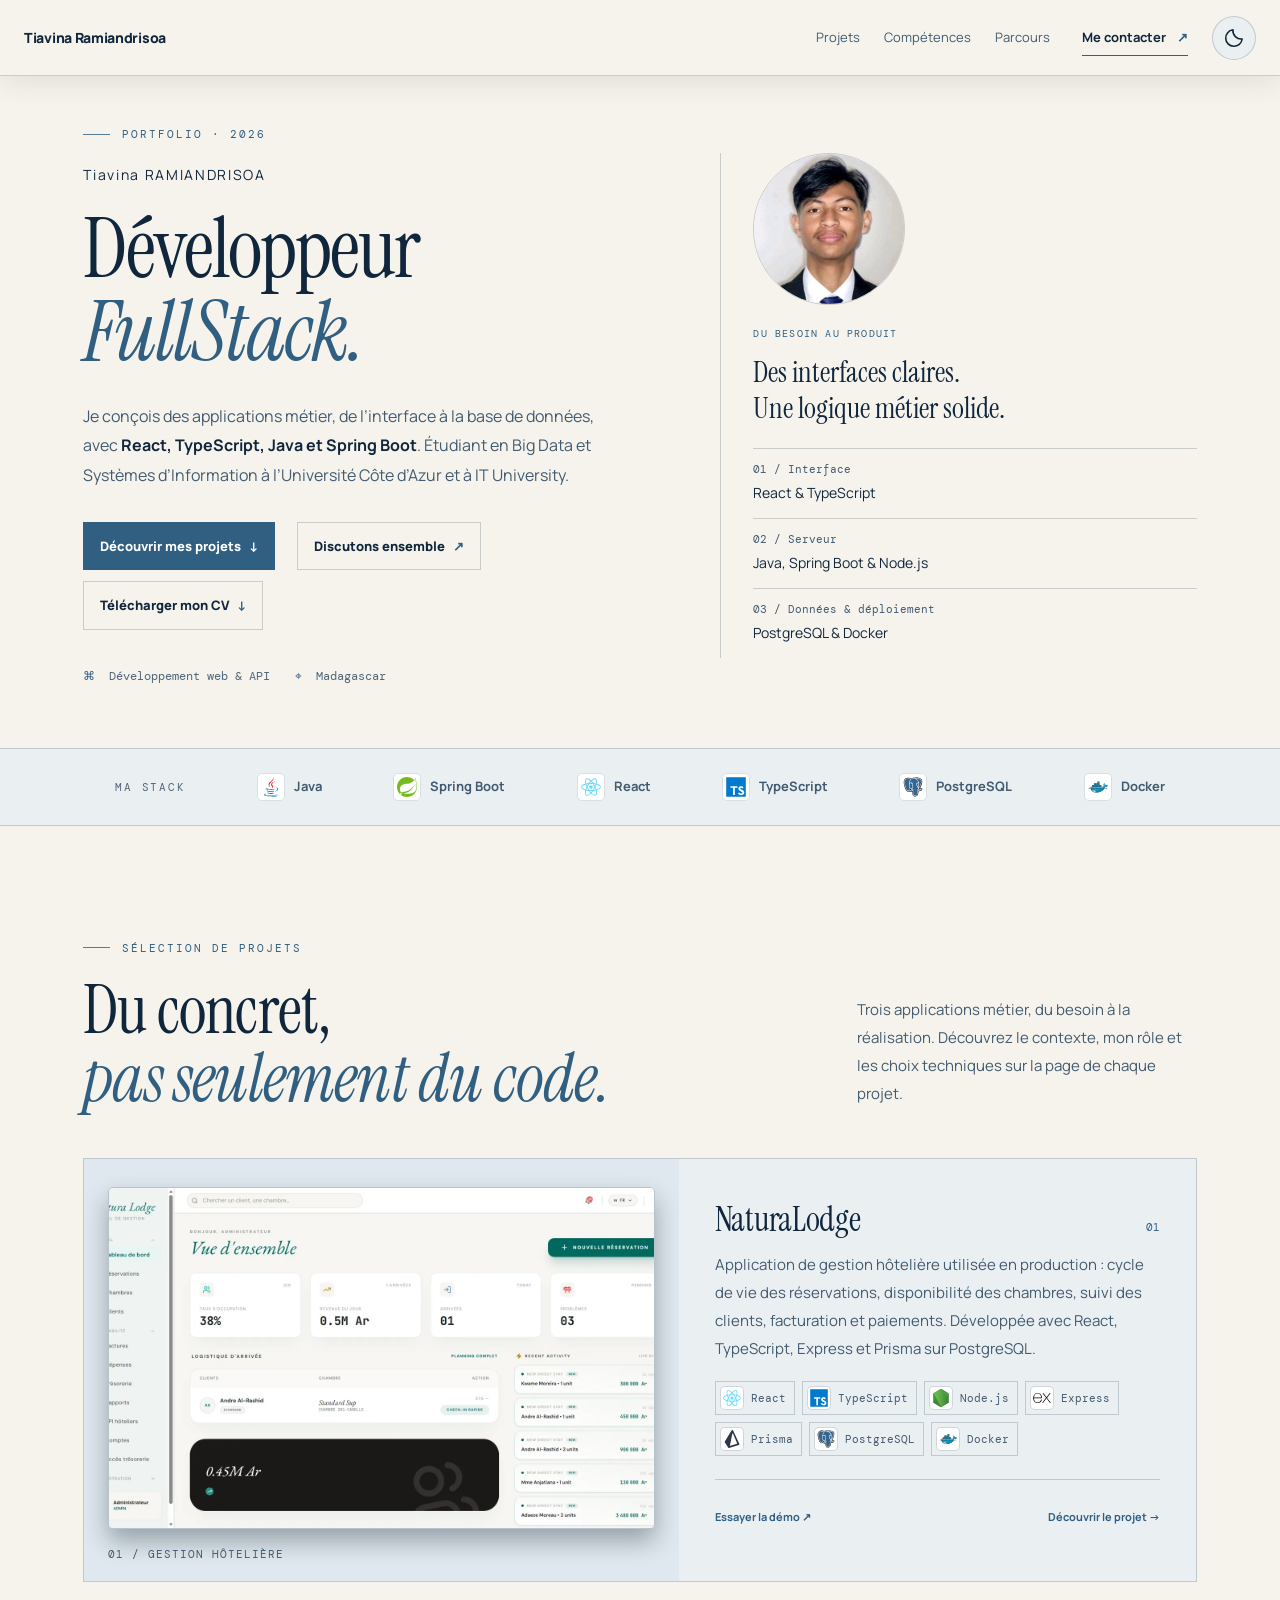
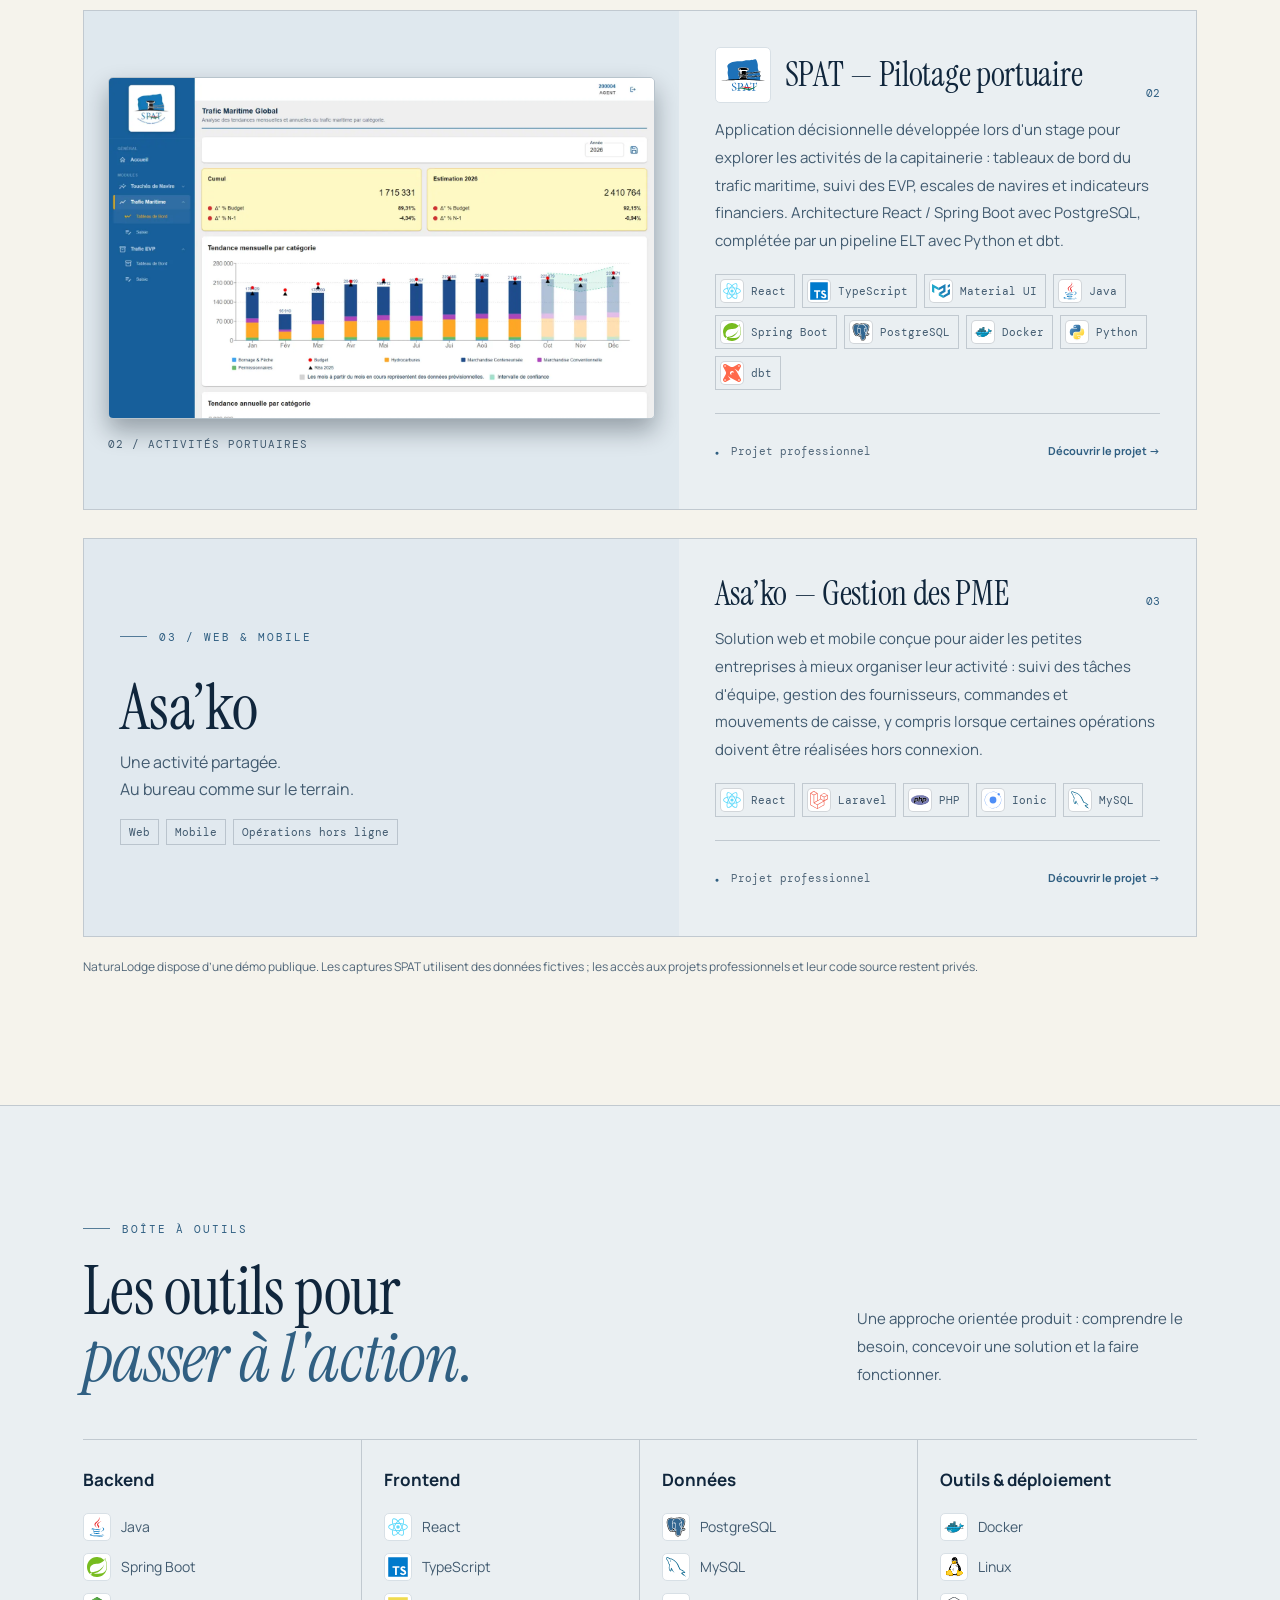
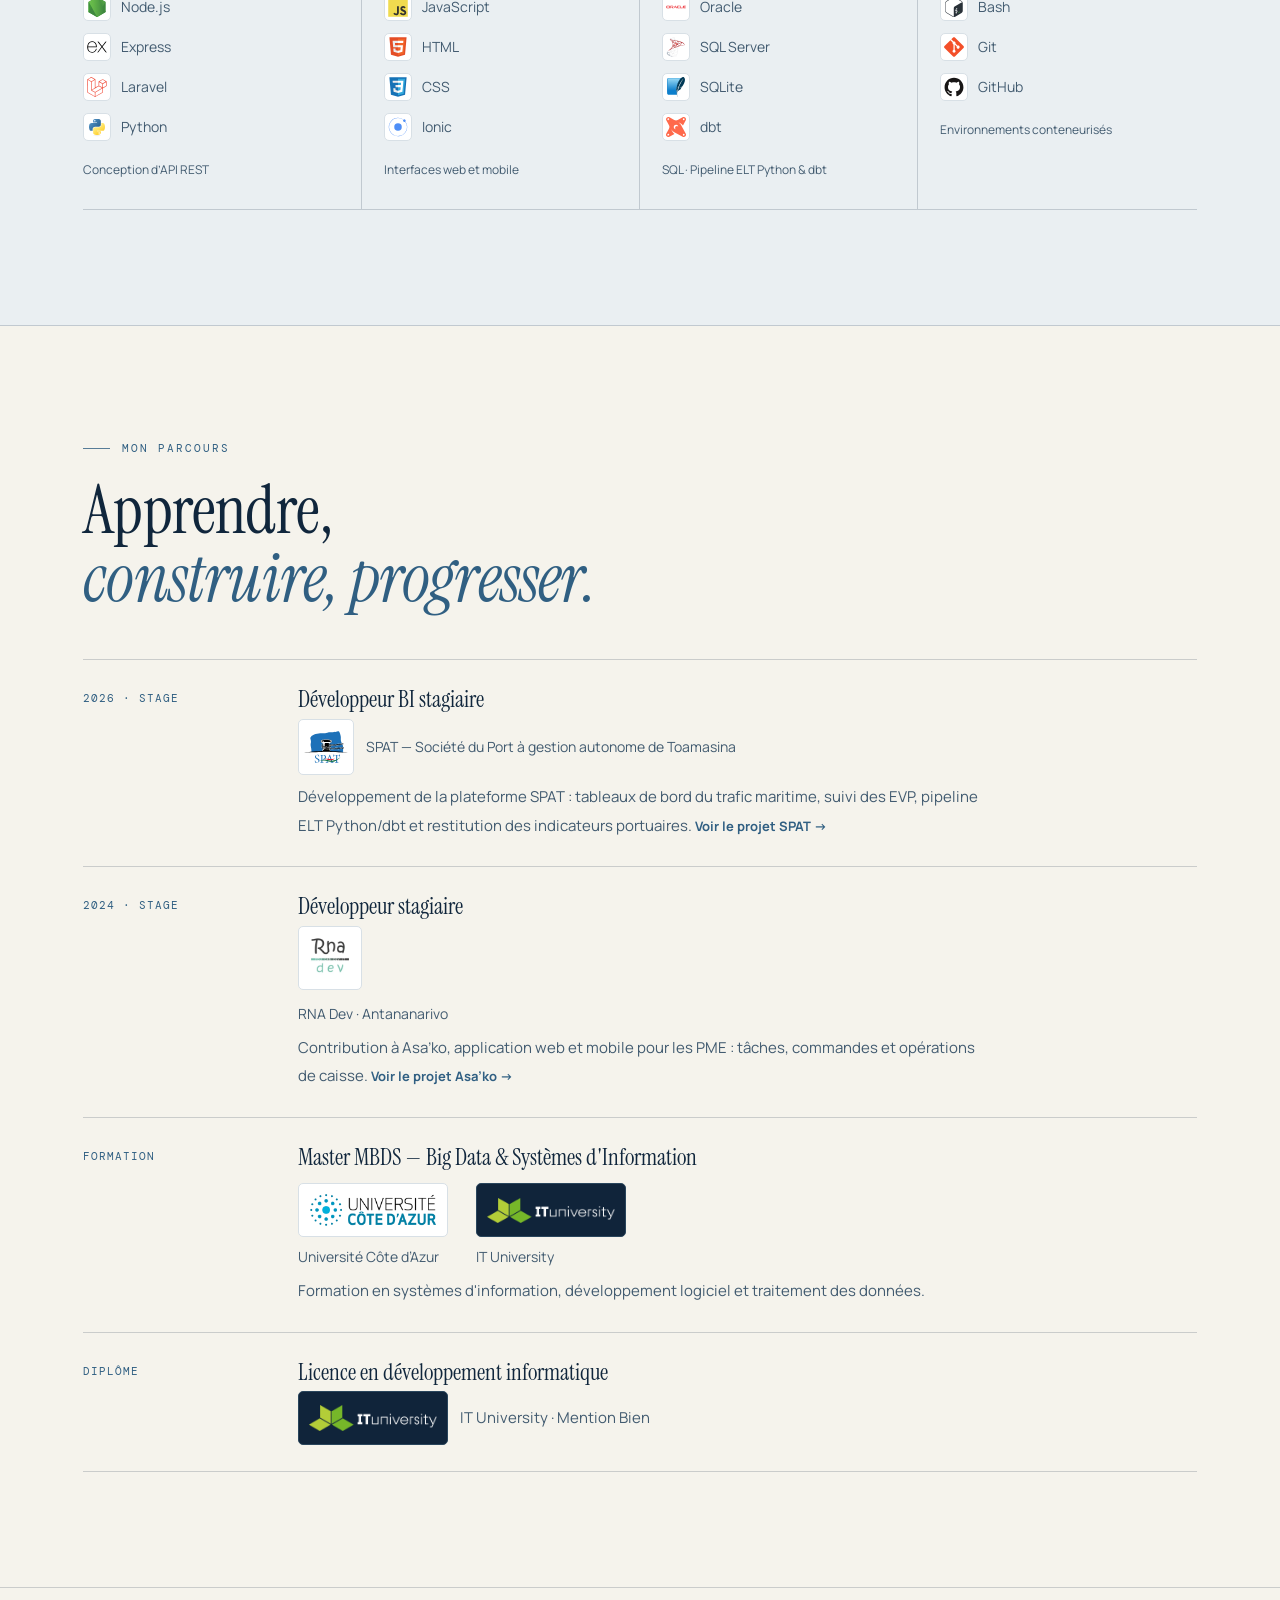
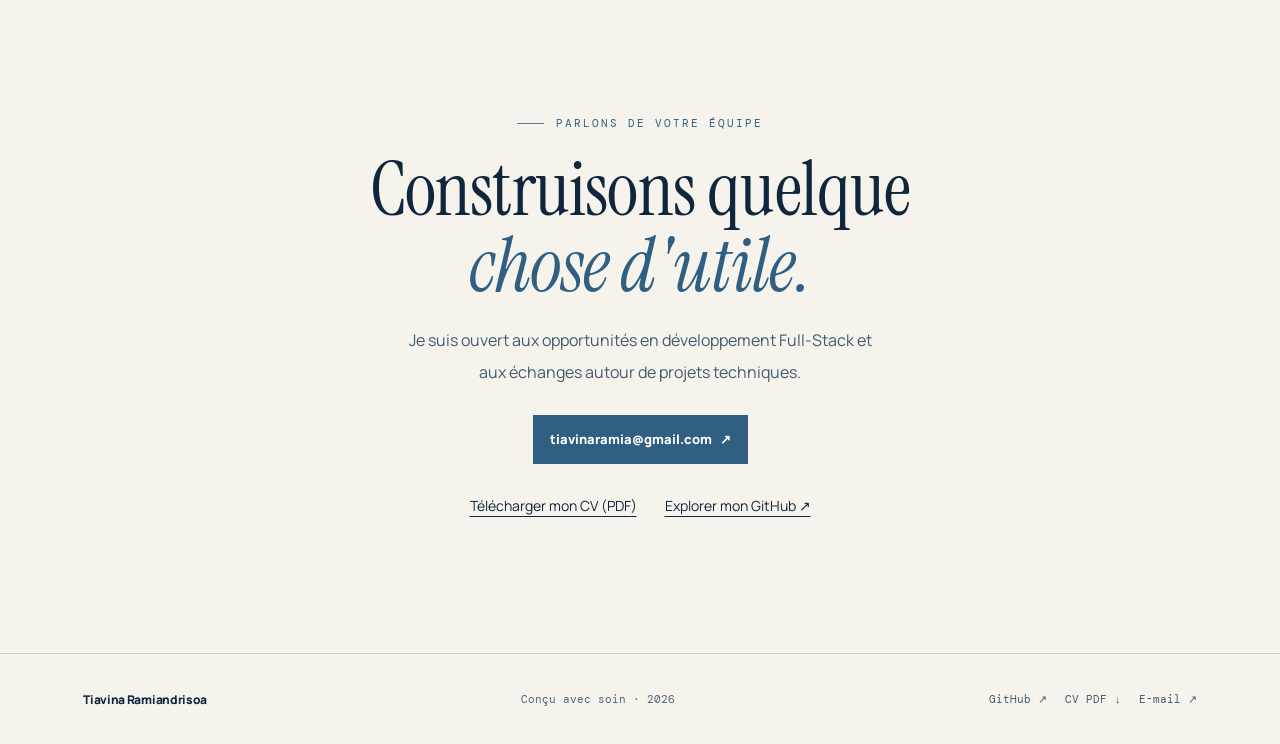
==== commit a662b3d2: "mise à jour mise en page" ====
--- a/index.html
+++ b/index.html
@@ -19,18 +19,13 @@
 <body>
   <a class="skip-link" href="#contenu">Aller au contenu</a>
   <div class="page-shell">
-    <header class="site-header">
-      <a class="brand" href="#accueil" aria-label="Accueil">
+    <header class="site-header"><a class="brand" href="#accueil" aria-label="Accueil">
         <span>Tiavina Ramiandrisoa</span>
-      </a>
-      <nav class="nav-links" aria-label="Navigation principale">
+      </a><div class="header-menu" id="header-menu"><nav class="nav-links" aria-label="Navigation principale">
         <a href="#projets">Projets</a>
         <a href="#competences">Compétences</a>
         <a href="#parcours">Parcours</a>
-      </nav>
-      <button class="theme-toggle" type="button" aria-label="Activer le mode clair" aria-pressed="false" title="Activer le mode clair" hidden><svg class="theme-icon theme-icon-sun" viewBox="0 0 24 24" fill="none" stroke="currentColor" stroke-width="1.7" stroke-linecap="round" aria-hidden="true"><circle cx="12" cy="12" r="4"/><path d="M12 2v2m0 16v2M2 12h2m16 0h2M4.93 4.93l1.42 1.42m11.3 11.3 1.42 1.42m0-14.14-1.42 1.42M6.35 17.65l-1.42 1.42"/></svg><svg class="theme-icon theme-icon-moon" viewBox="0 0 24 24" fill="none" stroke="currentColor" stroke-width="1.7" stroke-linecap="round" stroke-linejoin="round" aria-hidden="true"><path d="M20.9 13.1A9 9 0 0 1 10.9 3.1a9 9 0 1 0 10 10Z"/></svg></button>
-      <a class="header-contact" href="#contact">Me contacter <span>↗</span></a>
-    </header>
+      </nav><a class="header-contact" href="#contact">Me contacter <span>↗</span></a></div><button class="theme-toggle" type="button" aria-label="Activer le mode clair" aria-pressed="false" title="Activer le mode clair" hidden><svg class="theme-icon theme-icon-sun" viewBox="0 0 24 24" fill="none" stroke="currentColor" stroke-width="1.7" stroke-linecap="round" aria-hidden="true"><circle cx="12" cy="12" r="4"/><path d="M12 2v2m0 16v2M2 12h2m16 0h2M4.93 4.93l1.42 1.42m11.3 11.3 1.42 1.42m0-14.14-1.42 1.42M6.35 17.65l-1.42 1.42"/></svg><svg class="theme-icon theme-icon-moon" viewBox="0 0 24 24" fill="none" stroke="currentColor" stroke-width="1.7" stroke-linecap="round" stroke-linejoin="round" aria-hidden="true"><path d="M20.9 13.1A9 9 0 0 1 10.9 3.1a9 9 0 1 0 10 10Z"/></svg></button><button class="menu-toggle" type="button" aria-label="Ouvrir le menu" aria-expanded="false" aria-controls="header-menu" hidden><svg class="menu-icon-open" viewBox="0 0 24 24" fill="none" stroke="currentColor" stroke-width="1.8" stroke-linecap="round" aria-hidden="true"><path d="M4 6h16M4 12h16M4 18h16"/></svg><svg class="menu-icon-close" viewBox="0 0 24 24" fill="none" stroke="currentColor" stroke-width="1.8" stroke-linecap="round" aria-hidden="true"><path d="m6 6 12 12M6 18 18 6"/></svg></button></header>
 
     <main id="contenu" tabindex="-1">
       <section class="hero" id="accueil">
@@ -86,7 +81,7 @@
 <article class="project-card project-featured">
             <a class="project-art screenshot-preview" href="spat.html" aria-label="Découvrir SPAT"><img src="assets/spat-trafic-maritime.webp" alt="Analyse du trafic maritime de SPAT, données fictives" loading="lazy" width="1500" height="1687" decoding="async"><span class="art-label">02 / ACTIVITÉS PORTUAIRES</span></a>
             <div class="project-info">
-              <div class="project-title-row"><h3>SPAT — Pilotage portuaire</h3><span class="project-number">02</span></div>
+              <div class="project-title-row"><div class="project-identity"><span class="entity-logo entity-logo-spat"><img src="assets/entities/spat.svg" alt="" width="50" height="50" loading="lazy" decoding="async"></span><h3>SPAT — Pilotage portuaire</h3></div><span class="project-number">02</span></div>
               <p>Application décisionnelle développée lors d'un stage pour explorer les activités de la capitainerie : tableaux de bord du trafic maritime, suivi des EVP, escales de navires et indicateurs financiers. Architecture React / Spring Boot avec PostgreSQL, complétée par un pipeline ELT avec Python et dbt.</p>
               <div class="tags"><span class="technology"><span class="tech-logo"><img src="assets/technologies/react.svg" alt="" aria-hidden="true" width="20" height="20" loading="lazy" decoding="async"></span><span>React</span></span><span class="technology"><span class="tech-logo"><img src="assets/technologies/typescript.svg" alt="" aria-hidden="true" width="20" height="20" loading="lazy" decoding="async"></span><span>TypeScript</span></span><span class="technology"><span class="tech-logo"><img src="assets/technologies/materialui.svg" alt="" aria-hidden="true" width="20" height="20" loading="lazy" decoding="async"></span><span>Material UI</span></span><span class="technology"><span class="tech-logo"><img src="assets/technologies/java.svg" alt="" aria-hidden="true" width="20" height="20" loading="lazy" decoding="async"></span><span>Java</span></span><span class="technology"><span class="tech-logo"><img src="assets/technologies/spring.svg" alt="" aria-hidden="true" width="20" height="20" loading="lazy" decoding="async"></span><span>Spring Boot</span></span><span class="technology"><span class="tech-logo"><img src="assets/technologies/postgresql.svg" alt="" aria-hidden="true" width="20" height="20" loading="lazy" decoding="async"></span><span>PostgreSQL</span></span><span class="technology"><span class="tech-logo"><img src="assets/technologies/docker.svg" alt="" aria-hidden="true" width="20" height="20" loading="lazy" decoding="async"></span><span>Docker</span></span><span class="technology"><span class="tech-logo"><img src="assets/technologies/python.svg" alt="" aria-hidden="true" width="20" height="20" loading="lazy" decoding="async"></span><span>Python</span></span><span class="technology"><span class="tech-logo"><img src="assets/technologies/dbt.svg" alt="" aria-hidden="true" width="20" height="20" loading="lazy" decoding="async"></span><span>dbt</span></span></div>
               <div class="project-footer"><span class="private-note"><span>●</span> Projet professionnel</span><a class="text-link" href="spat.html">Découvrir le projet →</a></div>
@@ -123,10 +118,10 @@
           <div><p class="eyebrow">MON PARCOURS</p><h2>Apprendre,<br><span>construire, progresser.</span></h2></div>
         </div>
         <div class="timeline">
-          <article class="timeline-item"><div class="timeline-date">2026 · STAGE</div><div class="timeline-content"><h3>Développeur BI stagiaire</h3><p class="timeline-company">SPAT — Société du Port à gestion autonome de Toamasina</p><p>Développement de la plateforme SPAT : tableaux de bord du trafic maritime, suivi des EVP, pipeline ELT Python/dbt et restitution des indicateurs portuaires. <a class="text-link" href="spat.html">Voir le projet SPAT →</a></p></div></article>
-          <article class="timeline-item"><div class="timeline-date">2024 · STAGE</div><div class="timeline-content"><h3>Développeur stagiaire</h3><p class="timeline-company">RNA Dev · Antananarivo</p><p>Contribution à Asa’ko, application web et mobile pour les PME : tâches, commandes et opérations de caisse. <a class="text-link" href="asako.html">Voir le projet Asa’ko →</a></p></div></article>
-          <article class="timeline-item"><div class="timeline-date">FORMATION</div><div class="timeline-content"><h3>Master MBDS — Big Data & Systèmes d'Information</h3><p class="timeline-company">Université Côte d'Azur · IT University</p><p>Formation en systèmes d'information, développement logiciel et traitement des données.</p></div></article>
-          <article class="timeline-item"><div class="timeline-date">DIPLÔME</div><div class="timeline-content"><h3>Licence en développement informatique</h3><p class="timeline-company">IT University · Mention Bien</p></div></article>
+          <article class="timeline-item"><div class="timeline-date">2026 · STAGE</div><div class="timeline-content"><h3>Développeur BI stagiaire</h3><p class="timeline-company"><a class="entity-link" href="https://www.toamasina-port.com/" target="_blank" rel="noopener noreferrer"><span class="entity-logo entity-logo-spat"><img src="assets/entities/spat.svg" alt="" width="50" height="50" loading="lazy" decoding="async"></span><span>SPAT — Société du Port à gestion autonome de Toamasina</span></a></p><p>Développement de la plateforme SPAT : tableaux de bord du trafic maritime, suivi des EVP, pipeline ELT Python/dbt et restitution des indicateurs portuaires. <a class="text-link" href="spat.html">Voir le projet SPAT →</a></p></div></article>
+          <article class="timeline-item"><div class="timeline-date">2024 · STAGE</div><div class="timeline-content"><h3>Développeur stagiaire</h3><p class="timeline-company"><a class="entity-link" href="https://rna-dev.mg/" target="_blank" rel="noopener noreferrer"><span class="entity-logo entity-logo-rna"><img src="assets/entities/rna-dev.webp" alt="" width="300" height="300" loading="lazy" decoding="async"></span><span>RNA Dev · Antananarivo</span></a></p><p>Contribution à Asa’ko, application web et mobile pour les PME : tâches, commandes et opérations de caisse. <a class="text-link" href="asako.html">Voir le projet Asa’ko →</a></p></div></article>
+          <article class="timeline-item"><div class="timeline-date">FORMATION</div><div class="timeline-content"><h3>Master MBDS — Big Data & Systèmes d'Information</h3><div class="timeline-company education-entities"><a class="entity-link" href="https://univ-cotedazur.fr/" target="_blank" rel="noopener noreferrer"><span class="entity-logo entity-logo-uca"><img src="assets/entities/universite-cote-azur.png" alt="" width="800" height="204" loading="lazy" decoding="async"></span><span>Université Côte d’Azur</span></a><a class="entity-link" href="https://www.ituniversity.mg/" target="_blank" rel="noopener noreferrer"><span class="entity-logo entity-logo-itu"><img src="assets/entities/it-university.png" alt="" width="300" height="60" loading="lazy" decoding="async"></span><span>IT University</span></a></div><p>Formation en systèmes d'information, développement logiciel et traitement des données.</p></div></article>
+          <article class="timeline-item"><div class="timeline-date">DIPLÔME</div><div class="timeline-content"><h3>Licence en développement informatique</h3><p class="timeline-company"><a class="entity-link" href="https://www.ituniversity.mg/" target="_blank" rel="noopener noreferrer"><span class="entity-logo entity-logo-itu"><img src="assets/entities/it-university.png" alt="" width="300" height="60" loading="lazy" decoding="async"></span><span>IT University · Mention Bien</span></a></p></div></article>
         </div>
       </section>
 
--- a/style.css
+++ b/style.css
@@ -16,13 +16,13 @@
   --page: 1320px;
 }
 * { box-sizing: border-box; }
-html { scroll-behavior: smooth; scroll-padding-top: 100px; }
+html { scroll-behavior: smooth; scroll-padding-top: var(--header-offset, 120px); }
 body { margin: 0; background: var(--bg); color: var(--text); font-family: var(--sans); line-height: 1.7; -webkit-font-smoothing: antialiased; }
 ::selection { color: var(--bg); background: var(--accent); }
 a { color: inherit; text-decoration: none; }
 button, a { -webkit-tap-highlight-color: transparent; }
 a:focus-visible { outline: 2px solid var(--accent); outline-offset: 4px; }
-.page-shell { max-width: 1600px; margin: 0 auto; overflow: hidden; }
+.page-shell { max-width: 1600px; margin: 0 auto; overflow: clip; }
 .site-header { min-height: 82px; padding: 0 max(6.5%, calc((100% - var(--page)) / 2)); display: flex; align-items: center; justify-content: space-between; gap: 28px; border-bottom: 1px solid var(--line); }
 .brand { display: inline-flex; align-items: center; gap: 12px; white-space: nowrap; font-size: 12px; font-weight: 800; letter-spacing: -.3px; }
 .brand-mark { display: grid; place-items: center; width: 34px; height: 34px; border: 1px solid rgba(101,183,255,.5); color: var(--accent); font: 11px var(--mono); letter-spacing: -1px; }
@@ -31,7 +31,7 @@
 .nav-links a:hover, .footer-links a:hover { color: var(--accent); }
 .header-contact { border-bottom: 1px solid var(--accent); padding: 7px 0; color: var(--text); font-size: 11px; font-weight: 700; white-space: nowrap; }
 .header-contact span, .button span { color: var(--accent); margin-left: 8px; }
-.hero { max-width: var(--page); margin: 0 auto; padding: clamp(76px, 9vw, 132px) 6.5% clamp(78px, 8vw, 116px); display: grid; grid-template-columns: 1.08fr .92fr; align-items: center; gap: 6%; min-height: 630px; }
+.hero { max-width: var(--page); margin: 0 auto; padding: clamp(32px, 4vw, 56px) 6.5% clamp(48px, 5vw, 72px); display: grid; grid-template-columns: 1.08fr .92fr; align-items: center; gap: 6%; min-height: 0; }
 .hero-copy { position: relative; z-index: 2; }
 .availability { display: inline-flex; align-items: center; gap: 10px; padding: 7px 0; color: var(--muted); font: 10px var(--mono); letter-spacing: .2px; margin-bottom: 30px; }
 .status-dot, .live-dot { width: 6px; height: 6px; background: var(--accent); border-radius: 50%; box-shadow: 0 0 0 4px var(--accent-soft); }
@@ -113,11 +113,11 @@
 }
 @media (max-width: 760px) {
   .site-header { min-height: 76px; flex-wrap: wrap; padding-top: 13px; padding-bottom: 12px; row-gap: 10px; }.nav-links { order: 3; width: 100%; justify-content: space-between; gap: 10px; font-size: 9px; overflow-x: auto; padding: 2px 0 4px; }.header-contact { margin-left: auto; font-size: 10px; }
-  .hero { grid-template-columns: 1fr; padding-top: 68px; padding-bottom: 48px; gap: 18px; }.hero-copy { max-width: 650px; }.hero-visual { min-height: 340px; margin: 8px auto 0; width: min(100%, 520px); transform: none; }.portrait-card { width: 120px; right: 3px; top: -8px; }.code-window, .visual-top { width: 94%; }.code-window { padding: 49px 14px 23px; }.code-window p { font-size: 8px; }.visual-top { padding: 0 14px; }.visual-badge { right: 0; bottom: 0; }.stack-strip { justify-content: flex-start; gap: 15px 22px; }.strip-label { width: 100%; }.section { padding-top: 76px; padding-bottom: 76px; }.section-heading { display: block; margin-bottom: 32px; }.section-intro { margin-top: 18px; }.project-featured { grid-template-columns: 1fr 1fr; }.project-art { min-height: 230px; }.project-info { padding: 21px; }.project-title-row h3 { font-size: 25px; }.case-columns { gap: 24px; }.skills-section > * { max-width: 90%; }.skills-grid { grid-template-columns: 1fr 1fr; }.skill-block { padding: 22px 16px; border-bottom: 1px solid var(--line); }.skill-block:first-child { padding-left: 16px; }.skill-block:nth-child(2) { border-right: 0; }.skill-block:nth-child(3), .skill-block:nth-child(4) { border-bottom: 0; }.timeline-item { grid-template-columns: 135px 1fr; gap: 20px; }
+  .hero { grid-template-columns: 1fr; padding-top: 32px; padding-bottom: 48px; gap: 18px; }.hero-copy { max-width: 650px; }.hero-visual { min-height: 340px; margin: 8px auto 0; width: min(100%, 520px); transform: none; }.portrait-card { width: 120px; right: 3px; top: -8px; }.code-window, .visual-top { width: 94%; }.code-window { padding: 49px 14px 23px; }.code-window p { font-size: 8px; }.visual-top { padding: 0 14px; }.visual-badge { right: 0; bottom: 0; }.stack-strip { justify-content: flex-start; gap: 15px 22px; }.strip-label { width: 100%; }.section { padding-top: 76px; padding-bottom: 76px; }.section-heading { display: block; margin-bottom: 32px; }.section-intro { margin-top: 18px; }.project-featured { grid-template-columns: 1fr 1fr; }.project-art { min-height: 230px; }.project-info { padding: 21px; }.project-title-row h3 { font-size: 25px; }.case-columns { gap: 24px; }.skills-section > * { max-width: 90%; }.skills-grid { grid-template-columns: 1fr 1fr; }.skill-block { padding: 22px 16px; border-bottom: 1px solid var(--line); }.skill-block:first-child { padding-left: 16px; }.skill-block:nth-child(2) { border-right: 0; }.skill-block:nth-child(3), .skill-block:nth-child(4) { border-bottom: 0; }.timeline-item { grid-template-columns: 135px 1fr; gap: 20px; }
 }
 @media (max-width: 560px) {
   .brand { font-size: 10px; }.brand-mark { width: 30px; height: 30px; }.nav-links { font-size: 8px; }
-  .hero { padding: 57px 6% 43px; }.availability { margin-bottom: 22px; }.hero h1 { font-size: clamp(52px, 14vw, 70px); letter-spacing: -1.3px; }.hero-description { font-size: 11px; }.hero-actions { gap: 9px; }.button { min-height: 42px; padding: 10px 12px; font-size: 9px; }.hero-meta { gap: 14px; flex-wrap: wrap; font-size: 8px; }.hero-visual { min-height: 285px; margin-top: 25px; }.portrait-card { width: 98px; top: -18px; }.portrait-card figcaption strong { font-size: 7px; }.portrait-card figcaption span { font-size: 7px; }.code-window { padding: 43px 10px 18px; }.code-window p { font-size: 7px; line-height: 2.35; }.visual-top { top: 17px; font-size: 7px; }.visual-badge { padding: 9px 11px; gap: 8px; }.visual-badge strong { font-size: 8px; }.visual-badge small { font-size: 7px; }
+  .hero { padding: 28px 6% 43px; }.availability { margin-bottom: 22px; }.hero h1 { font-size: clamp(52px, 14vw, 70px); letter-spacing: -1.3px; }.hero-description { font-size: 11px; }.hero-actions { gap: 9px; }.button { min-height: 42px; padding: 10px 12px; font-size: 9px; }.hero-meta { gap: 14px; flex-wrap: wrap; font-size: 8px; }.hero-visual { min-height: 285px; margin-top: 25px; }.portrait-card { width: 98px; top: -18px; }.portrait-card figcaption strong { font-size: 7px; }.portrait-card figcaption span { font-size: 7px; }.code-window { padding: 43px 10px 18px; }.code-window p { font-size: 7px; line-height: 2.35; }.visual-top { top: 17px; font-size: 7px; }.visual-badge { padding: 9px 11px; gap: 8px; }.visual-badge strong { font-size: 8px; }.visual-badge small { font-size: 7px; }
   .stack-item { font-size: 9px; }.stack-item b { width: 21px; height: 21px; }.section { padding: 65px 6%; }h2 { font-size: 46px; }.projects-grid { grid-template-columns: 1fr; }.project-featured { grid-column: auto; display: flex; flex-direction: column; }.project-art { min-height: 215px; }.project-info { padding: 20px; }.project-info > p { font-size: 10px; }.project-footer { align-items: flex-start; flex-direction: column; }.case-study { padding: 27px 0; }.case-columns { grid-template-columns: 1fr; gap: 17px; }.case-columns p, .case-columns li { font-size: 9px; }.skills-grid { grid-template-columns: 1fr 1fr; }.skill-block { padding: 18px 12px; }.skill-block:first-child { padding-left: 12px; }.skill-block p { font-size: 8px; }.timeline-item { grid-template-columns: 1fr; gap: 8px; padding: 22px 0; }.timeline-content h3 { font-size: 21px; }.contact-section { padding: 75px 7%; }.contact-section h2 { font-size: 53px; }.site-footer { padding: 22px 6%; flex-wrap: wrap; }.site-footer > span { order: 3; width: 100%; }.footer-links { gap: 12px; }
 }
 @media (prefers-reduced-motion: reduce) { html { scroll-behavior: auto; } *, *::before, *::after { animation-duration: .01ms !important; transition-duration: .01ms !important; }
@@ -228,7 +228,7 @@
   .skill-block { padding: 24px 18px; }
 }
 @media (max-width: 700px) {
-  .hero { grid-template-columns: minmax(0, 1fr); padding-top: 48px; gap: 36px; }
+  .hero { grid-template-columns: minmax(0, 1fr); padding-top: 28px; gap: 36px; }
   .hero h1 { font-size: clamp(56px, 13vw, 82px); }
   .hero-visual { border-left: 0; border-top: 1px solid var(--line); padding: 28px 0 0; margin: 0; }
   .portrait-card { display: flex; align-items: center; gap: 20px; }
@@ -284,6 +284,25 @@
 .next-project span { color: var(--muted); font: 11px var(--mono); }
 .next-project strong { color: var(--text); font: 400 27px var(--serif); }
 .project-pagination a:hover { text-decoration: underline; text-underline-offset: 5px; }
+.entity-link { display: inline-flex; align-items: center; flex-wrap: wrap; gap: 12px; max-width: 100%; }
+.entity-link > span:last-child { flex: 1 1 170px; }
+.entity-link:hover > span:last-child { text-decoration: underline; text-underline-offset: 4px; }
+.entity-logo { display: inline-flex; align-items: center; justify-content: center; flex: 0 0 auto; width: 150px; height: 54px; padding: 10px; background: #FFFFFF; border: 1px solid #D8E0E6; border-radius: 5px; }
+.entity-logo img { display: block; width: 100%; height: auto; max-height: 100%; object-fit: contain; }
+.entity-logo-itu { background: #10243A; border-color: #29455C; }
+.entity-logo-spat { width: 56px; height: 56px; padding: 5px; }
+.entity-logo-rna { width: 64px; height: 64px; padding: 4px; }
+.education-entities { display: flex; flex-wrap: wrap; gap: 18px 28px; margin-top: 12px; }
+.education-entities .entity-link { flex-direction: column; align-items: flex-start; gap: 8px; }
+.education-entities .entity-link > span:last-child { flex: none; }
+.project-identity { display: flex; align-items: center; gap: 14px; min-width: 0; margin-bottom: 13px; }
+.project-identity h3 { margin-bottom: 0; }
+.project-entity { margin-bottom: 24px; color: var(--muted); font-size: 14px; }
+@media (max-width: 560px) {
+  .project-identity { gap: 10px; }
+  .project-identity .entity-logo-spat { width: 44px; height: 44px; }
+  .project-identity h3 { font-size: 28px; }
+}
 @media (max-width: 560px) {
   .case-page .project-page { padding-top: 20px; padding-bottom: 42px; }
   .breadcrumbs ol { margin-bottom: 28px; }
@@ -333,3 +352,54 @@
   .theme-toggle { margin-left: 0; }
   .header-contact { margin-left: auto; }
 }
+
+/* Navigation fixe, commune aux quatre pages. */
+.page-shell { padding-top: var(--header-height, 84px); }
+.site-header {
+  position: fixed;
+  top: 0;
+  left: 50%;
+  transform: translateX(-50%);
+  width: 100%;
+  max-width: 1600px;
+  z-index: 20;
+  margin: 0;
+  min-height: 76px;
+  padding: 12px 24px;
+  flex-wrap: nowrap;
+  gap: 24px;
+  border: 0;
+  border-bottom: 1px solid var(--line);
+  border-radius: 0;
+  background: var(--bg);
+  background: color-mix(in srgb, var(--bg) 92%, transparent);
+  -webkit-backdrop-filter: blur(16px);
+  backdrop-filter: blur(16px);
+  box-shadow: 0 8px 28px #07111f14;
+}
+.site-header .brand { width: auto; flex-shrink: 0; }
+.site-header .theme-toggle { margin: 0; }
+.header-menu { display: flex; align-items: center; justify-content: flex-end; flex: 1; gap: 32px; }
+.site-header .nav-links { order: 0; width: auto; gap: 24px; overflow: visible; }
+.site-header .header-contact { margin: 0; }
+.menu-toggle { display: none; }
+.menu-icon-close { display: none; }
+.menu-open .menu-icon-close { display: block; }
+.menu-open .menu-icon-open { display: none; }
+.skip-link { z-index: 30; }
+@media (max-width: 980px) {
+  .site-header { min-height: 64px; padding: 10px 14px; gap: 10px; }
+  .site-header .brand { flex: 1; min-width: 0; font-size: 12px; white-space: normal; }
+  .menu-toggle:not([hidden]) { display: inline-flex; align-items: center; justify-content: center; width: 44px; height: 44px; flex: 0 0 44px; padding: 10px; border: 1px solid var(--line); border-radius: 8px; color: var(--text); background: var(--surface); }
+  .menu-toggle svg { width: 22px; height: 22px; }
+  .js .header-menu { display: none; position: absolute; top: calc(100% + 8px); left: 12px; right: 12px; max-height: calc(100vh - var(--header-offset, 100px) - 16px); max-height: calc(100dvh - var(--header-offset, 100px) - 16px); padding: 14px; overflow-y: auto; flex-direction: column; align-items: stretch; gap: 8px; background: var(--bg); border: 1px solid var(--line); border-radius: 12px; box-shadow: 0 10px 32px #07111f26; }
+  .js .menu-open .header-menu { display: flex; }
+  .site-header .nav-links { width: 100%; flex-direction: column; align-items: stretch; gap: 0; padding: 0; font-size: 15px; }
+  .site-header .nav-links a { padding: 10px 12px; border-radius: 6px; }
+  .site-header .nav-links a:hover { background: var(--accent-soft); }
+  .site-header .header-contact { display: flex; align-items: center; justify-content: center; min-height: 44px; margin: 6px 0 0; padding: 10px 12px; font-size: 14px; border: 1px solid var(--line); border-radius: 6px; }
+  html:not(.js) .site-header { flex-wrap: wrap; }
+  html:not(.js) .header-menu { order: 3; width: 100%; flex-basis: 100%; flex-wrap: wrap; }
+  html:not(.js) .site-header { position: sticky; left: auto; transform: none; }
+  html:not(.js) .page-shell { padding-top: 0; }
+}
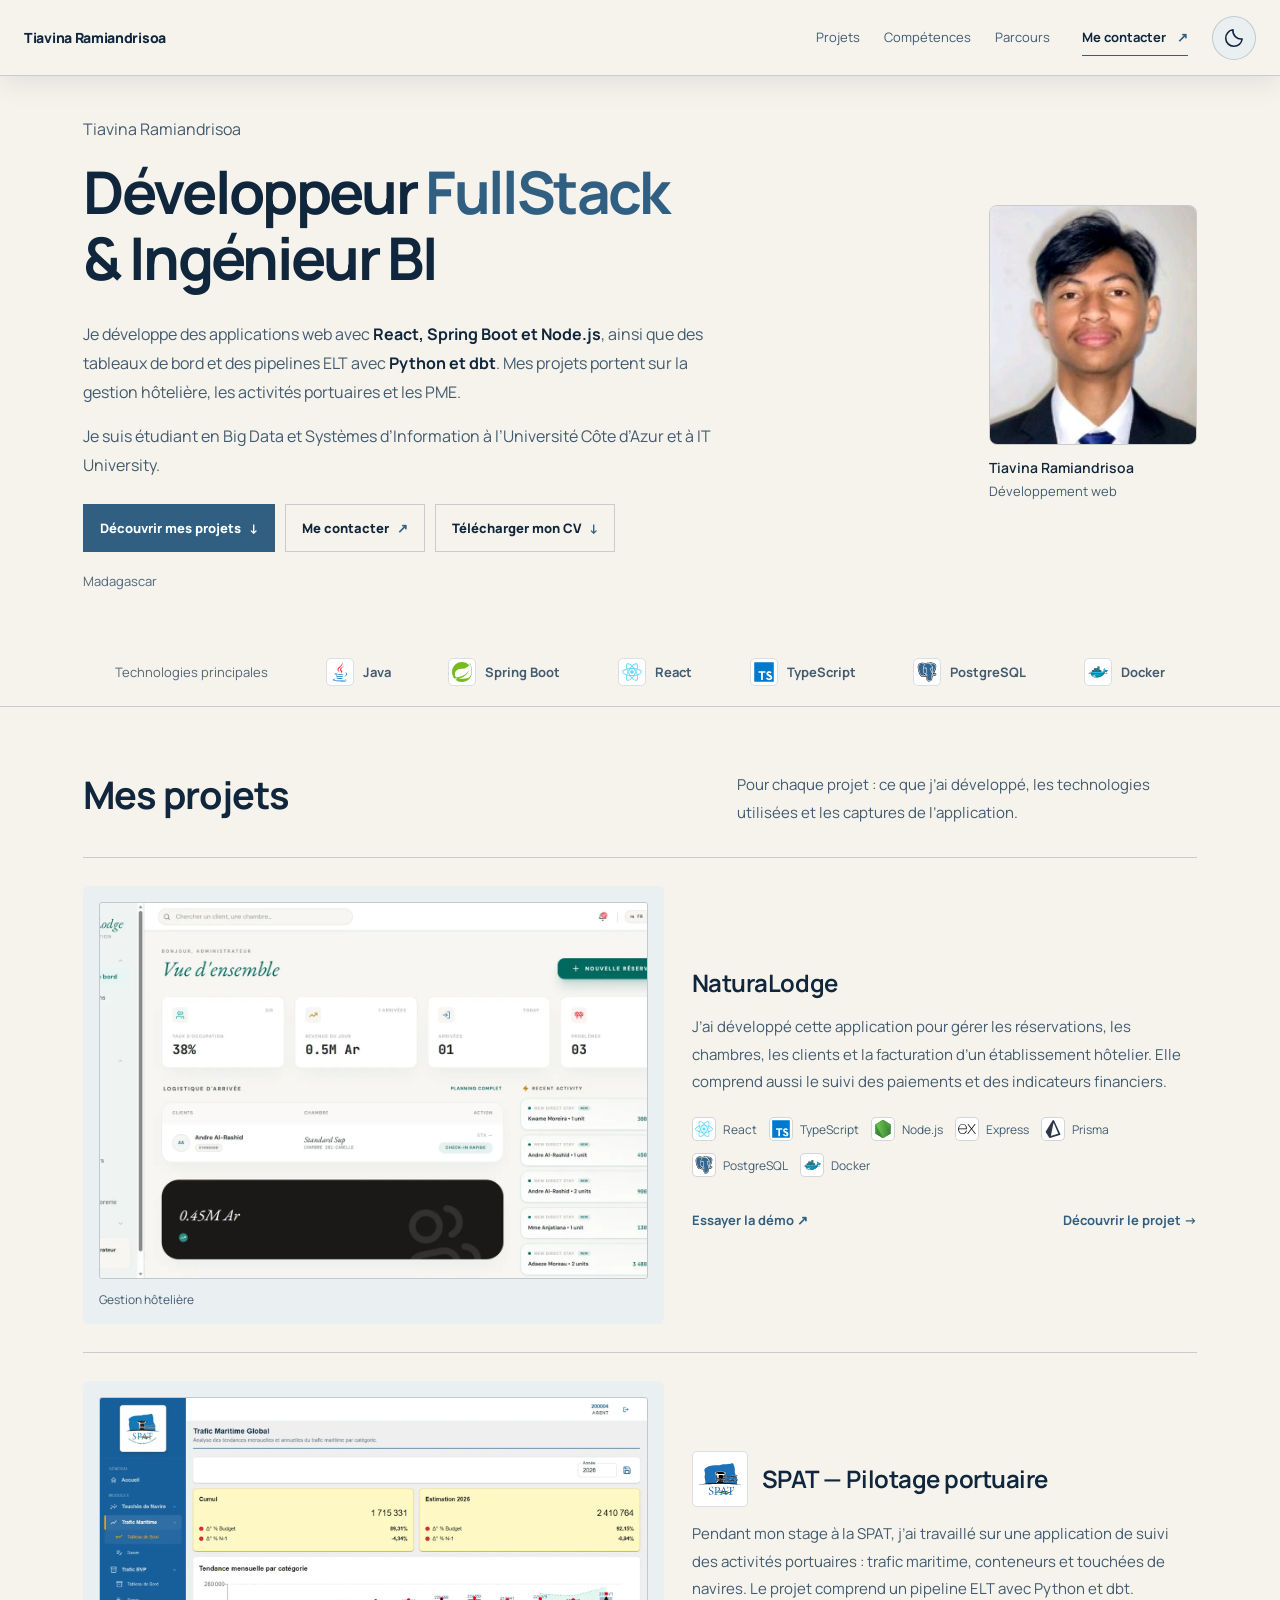
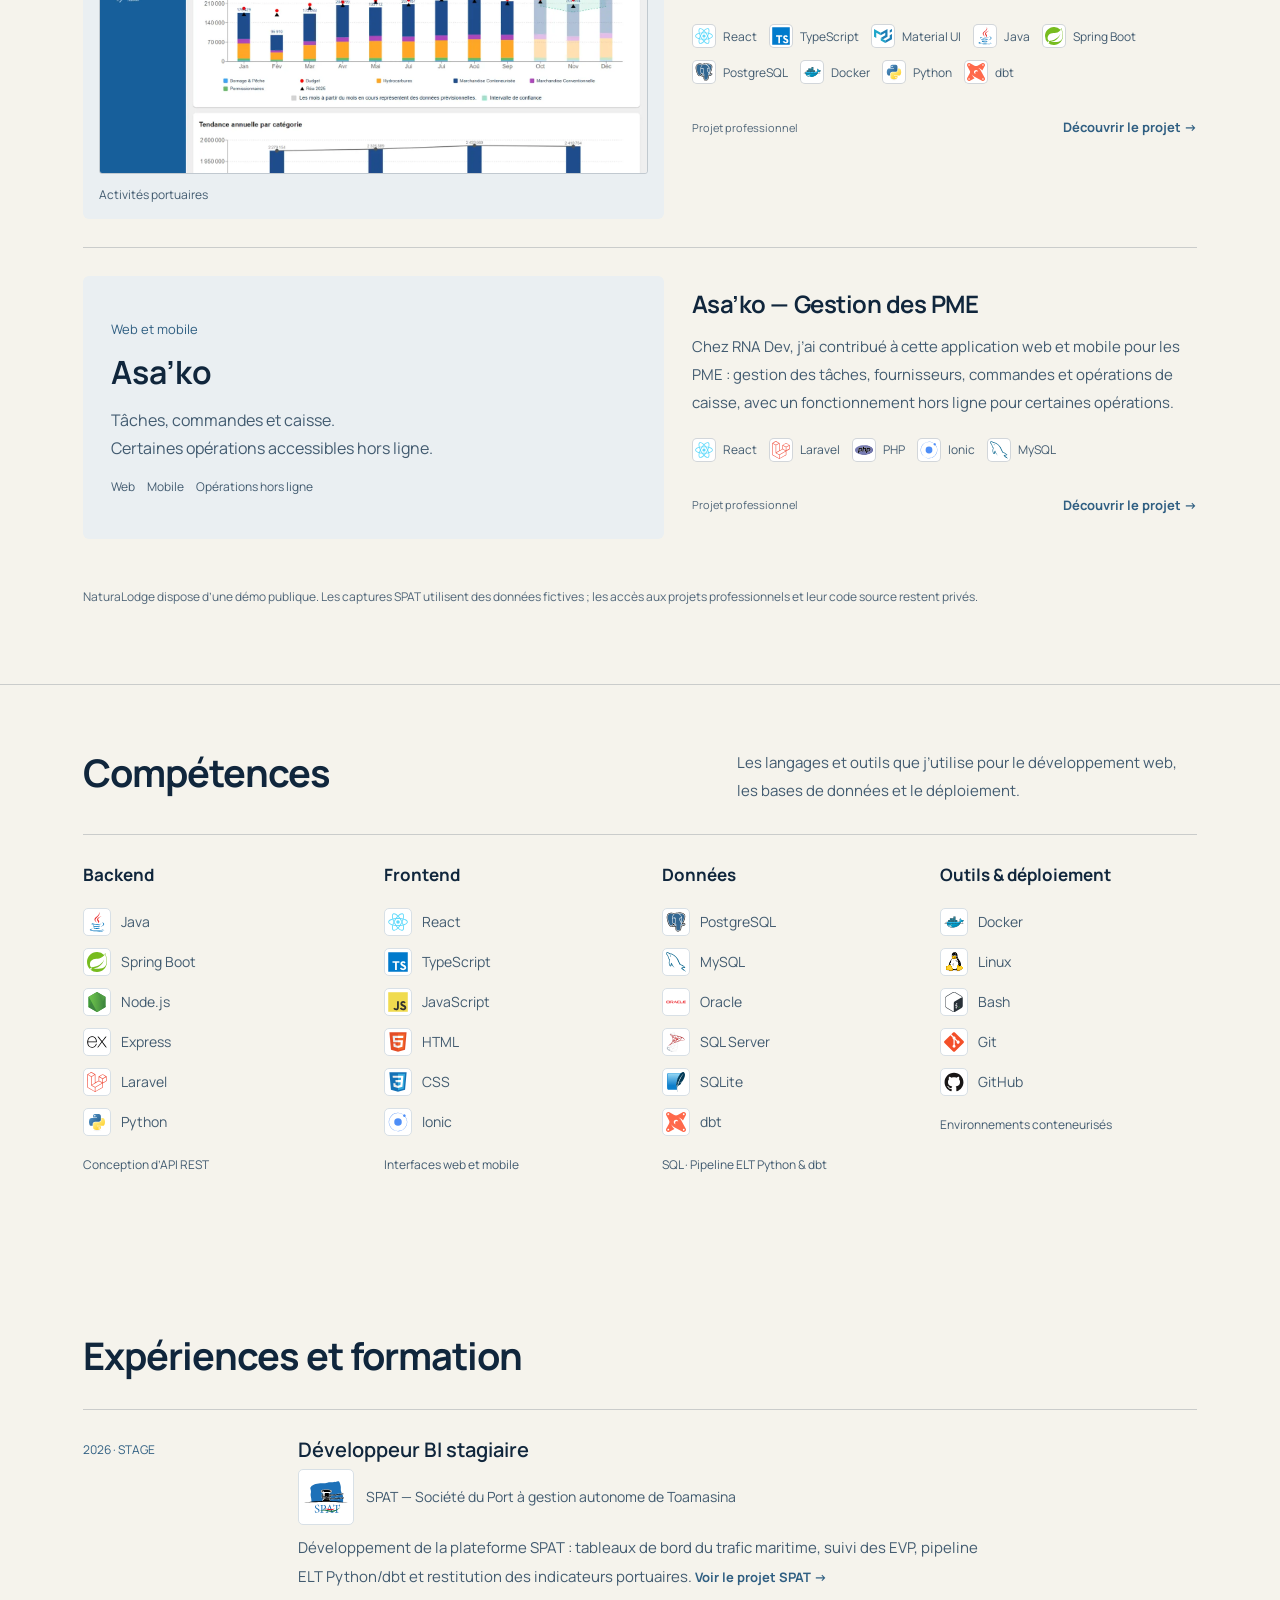
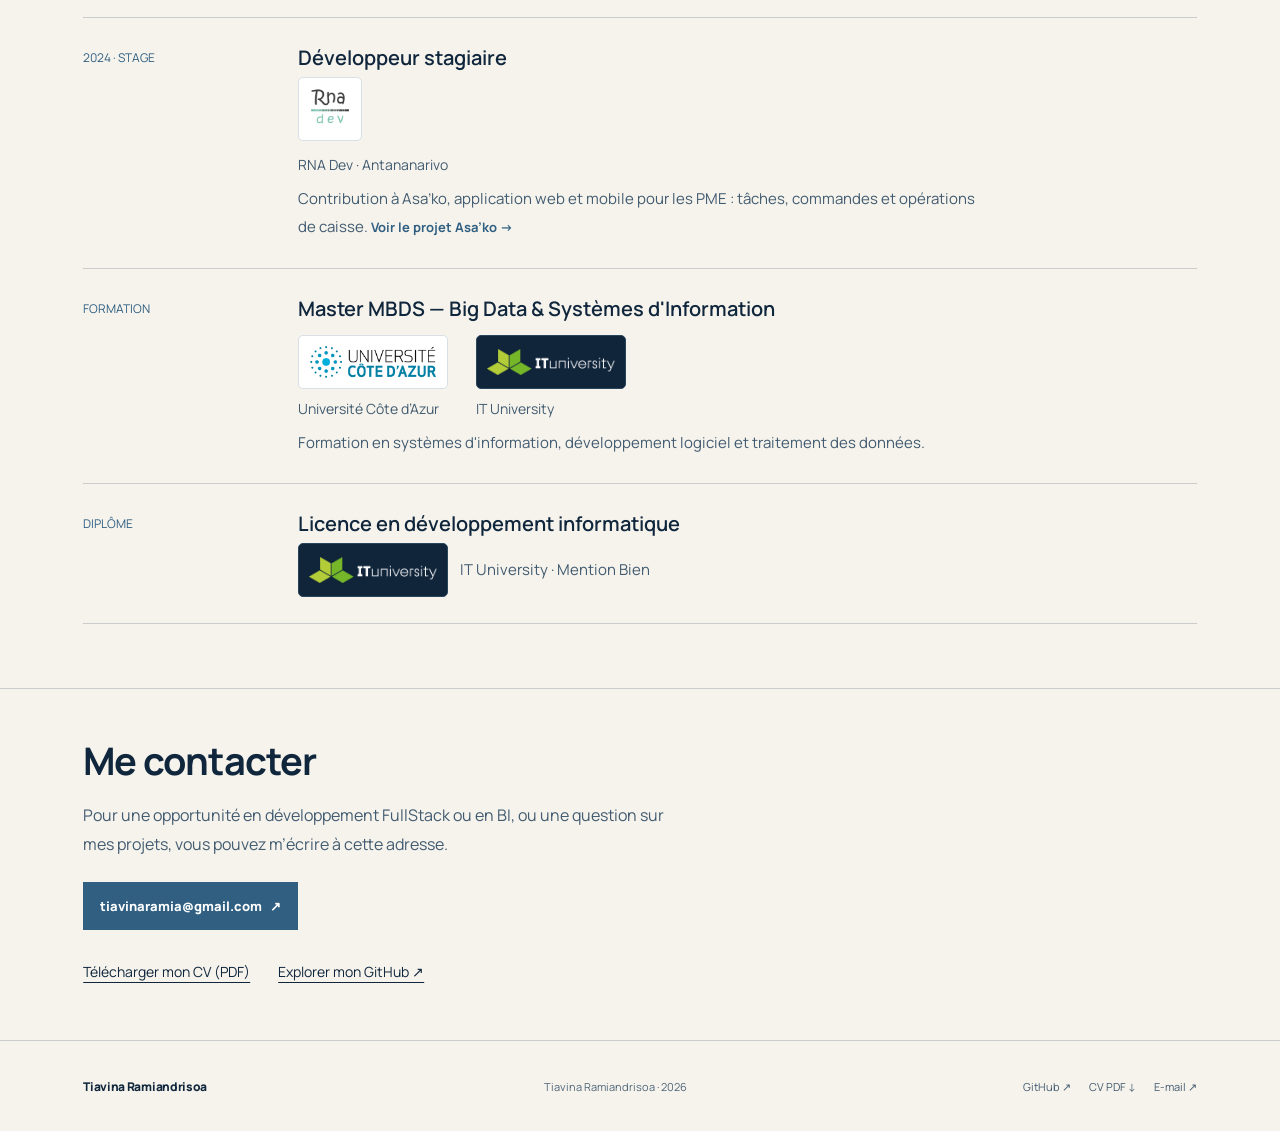
==== commit 6957a54d: "amélioration" ====
--- a/index.html
+++ b/index.html
@@ -6,13 +6,13 @@
   <meta property="og:type" content="website">
   <meta property="og:locale" content="fr_FR">
   <meta name="theme-color" content="#07111F">
-  <meta property="og:title" content="Tiavina Ramiandrisoa — Développeur FullStack">
-  <meta property="og:description" content="Portfolio de Tiavina Ramiandrisoa : applications web, développement FullStack et projets data.">
-  <meta name="description" content="Tiavina Ramiandrisoa, développeur FullStack React, TypeScript, Java et Spring Boot. Découvrez mes applications de gestion hôtelière, de pilotage portuaire et de gestion des PME.">
-  <title>Tiavina Ramiandrisoa — Développeur FullStack | React & Java</title>
+  <meta property="og:title" content="Tiavina Ramiandrisoa — Développeur FullStack & Ingénieur BI">
+  <meta property="og:description" content="Applications web FullStack, tableaux de bord et pipeline ELT Python/dbt : découvrez les projets de Tiavina Ramiandrisoa.">
+  <meta name="description" content="Tiavina Ramiandrisoa, Développeur FullStack et Ingénieur BI : applications React et Spring Boot, tableaux de bord et pipeline ELT avec Python et dbt.">
+  <title>Tiavina Ramiandrisoa — Développeur FullStack & Ingénieur BI</title>
   <link rel="preconnect" href="https://fonts.googleapis.com">
   <link rel="preconnect" href="https://fonts.gstatic.com" crossorigin>
-  <link href="https://fonts.googleapis.com/css2?family=DM+Mono:wght@400;500&family=Instrument+Serif:ital@0;1&family=Manrope:wght@400;500;600;700;800&display=swap" rel="stylesheet">
+  <link href="https://fonts.googleapis.com/css2?family=Manrope:wght@400;500;600;700;800&display=swap" rel="stylesheet">
   <script src="theme.js"></script>
   <link rel="stylesheet" href="style.css">
 </head>
@@ -30,30 +30,26 @@
     <main id="contenu" tabindex="-1">
       <section class="hero" id="accueil">
         <div class="hero-copy">
-          <p class="eyebrow">PORTFOLIO · 2026</p>
-          <p class="hero-name">Tiavina RAMIANDRISOA</p><h1>Développeur<br><span>FullStack.</span></h1>
-          <p class="hero-description">Je conçois des applications métier, de l’interface à la base de données, avec <strong>React, TypeScript, Java et Spring Boot</strong>. Étudiant en Big Data et Systèmes d’Information à l’Université Côte d’Azur et à IT University.</p>
+          
+          <p class="hero-name">Tiavina Ramiandrisoa</p><h1>Développeur <span>FullStack</span><br>&amp; Ingénieur BI</h1>
+          <p class="hero-description">Je développe des applications web avec <strong>React, Spring Boot et Node.js</strong>, ainsi que des tableaux de bord et des pipelines ELT avec <strong>Python et dbt</strong>. Mes projets portent sur la gestion hôtelière, les activités portuaires et les PME.</p><p class="hero-description">Je suis étudiant en Big Data et Systèmes d’Information à l’Université Côte d’Azur et à IT University.</p>
           <div class="hero-actions">
             <a class="button button-primary" href="#projets">Découvrir mes projets <span>↓</span></a>
-            <a class="button button-secondary" href="mailto:tiavinaramia@gmail.com">Discutons ensemble <span>↗</span></a>
+            <a class="button button-secondary" href="mailto:tiavinaramia@gmail.com">Me contacter <span>↗</span></a>
             <a class="button button-secondary" href="cv-tiavina-ramiandrisoa.pdf" download>Télécharger mon CV <span>↓</span></a>
           </div>
-          <div class="hero-meta">
-            <span><span class="meta-icon">⌘</span> Développement web & API</span>
-            <span><span class="meta-icon">⌖</span> Madagascar</span>
-          </div>
+          <p class="hero-meta">Madagascar</p>
         </div>
         <aside class="hero-visual" aria-label="Présentation de Tiavina">
           <figure class="portrait-card">
             <img src="assets/tiavina-portrait.webp" alt="Portrait de Tiavina Ramiandrisoa" fetchpriority="high" width="200" height="200" decoding="async">
-            <figcaption><span>DU BESOIN AU PRODUIT</span><strong>Des interfaces claires.<br>Une logique métier solide.</strong></figcaption>
+            <figcaption><strong>Tiavina Ramiandrisoa</strong><span>Développement web</span></figcaption>
           </figure>
-          <dl class="profile-facts"><div><dt>01 / Interface</dt><dd>React & TypeScript</dd></div><div><dt>02 / Serveur</dt><dd>Java, Spring Boot & Node.js</dd></div><div><dt>03 / Données & déploiement</dt><dd>PostgreSQL & Docker</dd></div></dl>
         </aside>
       </section>
 
       <section class="stack-strip" aria-label="Technologies principales">
-        <span class="strip-label">MA STACK</span>
+        <span class="strip-label">Technologies principales</span>
         <span class="stack-item"><span class="tech-logo"><img src="assets/technologies/java.svg" alt="" aria-hidden="true" width="20" height="20" loading="lazy" decoding="async"></span> Java</span>
         <span class="stack-item"><span class="tech-logo"><img src="assets/technologies/spring.svg" alt="" aria-hidden="true" width="20" height="20" loading="lazy" decoding="async"></span> Spring Boot</span>
         <span class="stack-item"><span class="tech-logo"><img src="assets/technologies/react.svg" alt="" aria-hidden="true" width="20" height="20" loading="lazy" decoding="async"></span> React</span>
@@ -64,34 +60,34 @@
 
       <section class="section projects-section" id="projets">
         <div class="section-heading">
-          <div><p class="eyebrow">SÉLECTION DE PROJETS</p><h2>Du concret,<br><span>pas seulement du code.</span></h2></div>
-          <p class="section-intro">Trois applications métier, du besoin à la réalisation. Découvrez le contexte, mon rôle et les choix techniques sur la page de chaque projet.</p>
+          <div><h2>Mes projets</h2></div>
+          <p class="section-intro">Pour chaque projet : ce que j’ai développé, les technologies utilisées et les captures de l’application.</p>
         </div>
 
         <div class="projects-grid">
 <article class="project-card project-featured">
-            <a class="project-art screenshot-preview" href="naturalodge.html" aria-label="Découvrir NaturaLodge"><img src="assets/naturalodge-dashboard.webp" alt="Tableau de bord de NaturaLodge" loading="lazy" width="1500" height="844" decoding="async"><span class="art-label">01 / GESTION HÔTELIÈRE</span></a>
+            <a class="project-art screenshot-preview" href="naturalodge.html" aria-label="Découvrir NaturaLodge"><img src="assets/naturalodge-dashboard.webp" alt="Tableau de bord de NaturaLodge" loading="lazy" width="1500" height="844" decoding="async"><span class="art-label">Gestion hôtelière</span></a>
             <div class="project-info">
-              <div class="project-title-row"><h3>NaturaLodge</h3><span class="project-number">01</span></div>
-              <p>Application de gestion hôtelière utilisée en production : cycle de vie des réservations, disponibilité des chambres, suivi des clients, facturation et paiements. Développée avec React, TypeScript, Express et Prisma sur PostgreSQL.</p>
+              <div class="project-title-row"><h3>NaturaLodge</h3></div>
+              <p>J’ai développé cette application pour gérer les réservations, les chambres, les clients et la facturation d’un établissement hôtelier. Elle comprend aussi le suivi des paiements et des indicateurs financiers.</p>
               <div class="tags"><span class="technology"><span class="tech-logo"><img src="assets/technologies/react.svg" alt="" aria-hidden="true" width="20" height="20" loading="lazy" decoding="async"></span><span>React</span></span><span class="technology"><span class="tech-logo"><img src="assets/technologies/typescript.svg" alt="" aria-hidden="true" width="20" height="20" loading="lazy" decoding="async"></span><span>TypeScript</span></span><span class="technology"><span class="tech-logo"><img src="assets/technologies/nodejs.svg" alt="" aria-hidden="true" width="20" height="20" loading="lazy" decoding="async"></span><span>Node.js</span></span><span class="technology"><span class="tech-logo"><img src="assets/technologies/express.svg" alt="" aria-hidden="true" width="20" height="20" loading="lazy" decoding="async"></span><span>Express</span></span><span class="technology"><span class="tech-logo"><img src="assets/technologies/prisma.svg" alt="" aria-hidden="true" width="20" height="20" loading="lazy" decoding="async"></span><span>Prisma</span></span><span class="technology"><span class="tech-logo"><img src="assets/technologies/postgresql.svg" alt="" aria-hidden="true" width="20" height="20" loading="lazy" decoding="async"></span><span>PostgreSQL</span></span><span class="technology"><span class="tech-logo"><img src="assets/technologies/docker.svg" alt="" aria-hidden="true" width="20" height="20" loading="lazy" decoding="async"></span><span>Docker</span></span></div>
               <div class="project-footer"><a class="text-link demo-link" href="https://naturalodge.onrender.com" target="_blank" rel="noopener noreferrer">Essayer la démo ↗</a><a class="text-link" href="naturalodge.html">Découvrir le projet →</a></div>
             </div>
           </article>
 <article class="project-card project-featured">
-            <a class="project-art screenshot-preview" href="spat.html" aria-label="Découvrir SPAT"><img src="assets/spat-trafic-maritime.webp" alt="Analyse du trafic maritime de SPAT, données fictives" loading="lazy" width="1500" height="1687" decoding="async"><span class="art-label">02 / ACTIVITÉS PORTUAIRES</span></a>
+            <a class="project-art screenshot-preview" href="spat.html" aria-label="Découvrir SPAT"><img src="assets/spat-trafic-maritime.webp" alt="Analyse du trafic maritime de SPAT, données fictives" loading="lazy" width="1500" height="1687" decoding="async"><span class="art-label">Activités portuaires</span></a>
             <div class="project-info">
-              <div class="project-title-row"><div class="project-identity"><span class="entity-logo entity-logo-spat"><img src="assets/entities/spat.svg" alt="" width="50" height="50" loading="lazy" decoding="async"></span><h3>SPAT — Pilotage portuaire</h3></div><span class="project-number">02</span></div>
-              <p>Application décisionnelle développée lors d'un stage pour explorer les activités de la capitainerie : tableaux de bord du trafic maritime, suivi des EVP, escales de navires et indicateurs financiers. Architecture React / Spring Boot avec PostgreSQL, complétée par un pipeline ELT avec Python et dbt.</p>
+              <div class="project-title-row"><div class="project-identity"><span class="entity-logo entity-logo-spat"><img src="assets/entities/spat.svg" alt="" width="50" height="50" loading="lazy" decoding="async"></span><h3>SPAT — Pilotage portuaire</h3></div></div>
+              <p>Pendant mon stage à la SPAT, j’ai travaillé sur une application de suivi des activités portuaires : trafic maritime, conteneurs et touchées de navires. Le projet comprend un pipeline ELT avec Python et dbt.</p>
               <div class="tags"><span class="technology"><span class="tech-logo"><img src="assets/technologies/react.svg" alt="" aria-hidden="true" width="20" height="20" loading="lazy" decoding="async"></span><span>React</span></span><span class="technology"><span class="tech-logo"><img src="assets/technologies/typescript.svg" alt="" aria-hidden="true" width="20" height="20" loading="lazy" decoding="async"></span><span>TypeScript</span></span><span class="technology"><span class="tech-logo"><img src="assets/technologies/materialui.svg" alt="" aria-hidden="true" width="20" height="20" loading="lazy" decoding="async"></span><span>Material UI</span></span><span class="technology"><span class="tech-logo"><img src="assets/technologies/java.svg" alt="" aria-hidden="true" width="20" height="20" loading="lazy" decoding="async"></span><span>Java</span></span><span class="technology"><span class="tech-logo"><img src="assets/technologies/spring.svg" alt="" aria-hidden="true" width="20" height="20" loading="lazy" decoding="async"></span><span>Spring Boot</span></span><span class="technology"><span class="tech-logo"><img src="assets/technologies/postgresql.svg" alt="" aria-hidden="true" width="20" height="20" loading="lazy" decoding="async"></span><span>PostgreSQL</span></span><span class="technology"><span class="tech-logo"><img src="assets/technologies/docker.svg" alt="" aria-hidden="true" width="20" height="20" loading="lazy" decoding="async"></span><span>Docker</span></span><span class="technology"><span class="tech-logo"><img src="assets/technologies/python.svg" alt="" aria-hidden="true" width="20" height="20" loading="lazy" decoding="async"></span><span>Python</span></span><span class="technology"><span class="tech-logo"><img src="assets/technologies/dbt.svg" alt="" aria-hidden="true" width="20" height="20" loading="lazy" decoding="async"></span><span>dbt</span></span></div>
               <div class="project-footer"><span class="private-note"><span>●</span> Projet professionnel</span><a class="text-link" href="spat.html">Découvrir le projet →</a></div>
             </div>
           </article>
 <article class="project-card">
-            <div class="project-art pme-summary"><p class="eyebrow">03 / WEB & MOBILE</p><strong>Asa’ko</strong><p>Une activité partagée.<br>Au bureau comme sur le terrain.</p><span class="tags"><span>Web</span><span>Mobile</span><span>Opérations hors ligne</span></span></div>
+            <div class="project-art pme-summary"><p class="eyebrow">Web et mobile</p><strong>Asa’ko</strong><p>Tâches, commandes et caisse.<br>Certaines opérations accessibles hors ligne.</p><span class="tags"><span>Web</span><span>Mobile</span><span>Opérations hors ligne</span></span></div>
             <div class="project-info">
-              <div class="project-title-row"><h3>Asa’ko — Gestion des PME</h3><span class="project-number">03</span></div>
-              <p>Solution web et mobile conçue pour aider les petites entreprises à mieux organiser leur activité : suivi des tâches d'équipe, gestion des fournisseurs, commandes et mouvements de caisse, y compris lorsque certaines opérations doivent être réalisées hors connexion.</p>
+              <div class="project-title-row"><h3>Asa’ko — Gestion des PME</h3></div>
+              <p>Chez RNA Dev, j’ai contribué à cette application web et mobile pour les PME : gestion des tâches, fournisseurs, commandes et opérations de caisse, avec un fonctionnement hors ligne pour certaines opérations.</p>
               <div class="tags"><span class="technology"><span class="tech-logo"><img src="assets/technologies/react.svg" alt="" aria-hidden="true" width="20" height="20" loading="lazy" decoding="async"></span><span>React</span></span><span class="technology"><span class="tech-logo"><img src="assets/technologies/laravel.svg" alt="" aria-hidden="true" width="20" height="20" loading="lazy" decoding="async"></span><span>Laravel</span></span><span class="technology"><span class="tech-logo"><img src="assets/technologies/php.svg" alt="" aria-hidden="true" width="20" height="20" loading="lazy" decoding="async"></span><span>PHP</span></span><span class="technology"><span class="tech-logo"><img src="assets/technologies/ionic.svg" alt="" aria-hidden="true" width="20" height="20" loading="lazy" decoding="async"></span><span>Ionic</span></span><span class="technology"><span class="tech-logo"><img src="assets/technologies/mysql.svg" alt="" aria-hidden="true" width="20" height="20" loading="lazy" decoding="async"></span><span>MySQL</span></span></div>
               <div class="project-footer"><span class="private-note"><span>●</span> Projet professionnel</span><a class="text-link" href="asako.html">Découvrir le projet →</a></div>
             </div>
@@ -102,8 +98,8 @@
 
       <section class="section skills-section" id="competences">
         <div class="section-heading">
-          <div><p class="eyebrow">BOÎTE À OUTILS</p><h2>Les outils pour<br><span>passer à l'action.</span></h2></div>
-          <p class="section-intro">Une approche orientée produit : comprendre le besoin, concevoir une solution et la faire fonctionner.</p>
+          <div><h2>Compétences</h2></div>
+          <p class="section-intro">Les langages et outils que j’utilise pour le développement web, les bases de données et le déploiement.</p>
         </div>
         <div class="skills-grid">
 <div class="skill-block"><h3>Backend</h3><ul class="technology-list"><li><span class="tech-logo"><img src="assets/technologies/java.svg" alt="" aria-hidden="true" width="20" height="20" loading="lazy" decoding="async"></span><span>Java</span></li><li><span class="tech-logo"><img src="assets/technologies/spring.svg" alt="" aria-hidden="true" width="20" height="20" loading="lazy" decoding="async"></span><span>Spring Boot</span></li><li><span class="tech-logo"><img src="assets/technologies/nodejs.svg" alt="" aria-hidden="true" width="20" height="20" loading="lazy" decoding="async"></span><span>Node.js</span></li><li><span class="tech-logo"><img src="assets/technologies/express.svg" alt="" aria-hidden="true" width="20" height="20" loading="lazy" decoding="async"></span><span>Express</span></li><li><span class="tech-logo"><img src="assets/technologies/laravel.svg" alt="" aria-hidden="true" width="20" height="20" loading="lazy" decoding="async"></span><span>Laravel</span></li><li><span class="tech-logo"><img src="assets/technologies/python.svg" alt="" aria-hidden="true" width="20" height="20" loading="lazy" decoding="async"></span><span>Python</span></li></ul><p class="skill-note">Conception d’API REST</p></div>
@@ -115,7 +111,7 @@
 
       <section class="section journey-section" id="parcours">
         <div class="section-heading">
-          <div><p class="eyebrow">MON PARCOURS</p><h2>Apprendre,<br><span>construire, progresser.</span></h2></div>
+          <div><h2>Expériences et formation</h2></div>
         </div>
         <div class="timeline">
           <article class="timeline-item"><div class="timeline-date">2026 · STAGE</div><div class="timeline-content"><h3>Développeur BI stagiaire</h3><p class="timeline-company"><a class="entity-link" href="https://www.toamasina-port.com/" target="_blank" rel="noopener noreferrer"><span class="entity-logo entity-logo-spat"><img src="assets/entities/spat.svg" alt="" width="50" height="50" loading="lazy" decoding="async"></span><span>SPAT — Société du Port à gestion autonome de Toamasina</span></a></p><p>Développement de la plateforme SPAT : tableaux de bord du trafic maritime, suivi des EVP, pipeline ELT Python/dbt et restitution des indicateurs portuaires. <a class="text-link" href="spat.html">Voir le projet SPAT →</a></p></div></article>
@@ -126,9 +122,9 @@
       </section>
 
       <section class="contact-section" id="contact">
-        <p class="eyebrow">PARLONS DE VOTRE ÉQUIPE</p>
-        <h2>Construisons quelque<br><span>chose d'utile.</span></h2>
-        <p>Je suis ouvert aux opportunités en développement Full-Stack et aux échanges autour de projets techniques.</p>
+        
+        <h2>Me contacter</h2>
+        <p>Pour une opportunité en développement FullStack ou en BI, ou une question sur mes projets, vous pouvez m’écrire à cette adresse.</p>
         <a class="button button-primary" href="mailto:tiavinaramia@gmail.com">tiavinaramia@gmail.com <span>↗</span></a>
         <div class="contact-links"><a href="cv-tiavina-ramiandrisoa.pdf" download>Télécharger mon CV (PDF)</a><a href="https://github.com/TiavinaMalalaniaina" target="_blank" rel="noopener noreferrer">Explorer mon GitHub ↗</a></div>
       </section>
@@ -136,7 +132,7 @@
 
     <footer class="site-footer">
       <a class="brand" href="#accueil"><span>Tiavina Ramiandrisoa</span></a>
-      <span>Conçu avec soin · 2026</span>
+      <span>Tiavina Ramiandrisoa · 2026</span>
       <div class="footer-links"><a href="https://github.com/TiavinaMalalaniaina" target="_blank" rel="noreferrer">GitHub ↗</a><a href="cv-tiavina-ramiandrisoa.pdf" download>CV PDF ↓</a><a href="mailto:tiavinaramia@gmail.com">E-mail ↗</a></div>
     </footer>
   </div>
--- a/style.css
+++ b/style.css
@@ -10,9 +10,9 @@
   --line: rgba(207, 225, 246, .14);
   --accent: #A2C4DE;
   --accent-soft: rgba(101, 183, 255, .12);
-  --serif: "Instrument Serif", Georgia, serif;
+  --serif: "Manrope", sans-serif;
   --sans: "Manrope", sans-serif;
-  --mono: "DM Mono", monospace;
+  --mono: "Manrope", sans-serif;
   --page: 1320px;
 }
 * { box-sizing: border-box; }
@@ -403,3 +403,87 @@
   html:not(.js) .site-header { position: sticky; left: auto; transform: none; }
   html:not(.js) .page-shell { padding-top: 0; }
 }
+
+/* Présentation sobre : priorité aux contenus et aux captures. */
+h1, .hero h1, .project-case h1 { font: 700 clamp(40px, 4.6vw, 62px)/1.12 var(--sans); letter-spacing: -.045em; }
+h1 span, h2 span { font-style: normal; }
+h2, .contact-section h2 { font: 700 clamp(28px, 3vw, 38px)/1.25 var(--sans); letter-spacing: -.025em; }
+.hero-name { font-size: 16px; letter-spacing: 0; color: var(--muted); margin-bottom: 16px; }
+.hero { grid-template-columns: minmax(0, 1.6fr) minmax(0, .75fr); gap: 9%; padding-top: 40px; padding-bottom: 48px; }
+.hero-description { max-width: 660px; line-height: 1.8; }
+.hero-description + .hero-description { margin-top: 12px; }
+.hero-actions { margin-top: 24px; gap: 10px; }
+.hero-meta { margin: 20px 0 0; font: 13px var(--sans); }
+.hero-visual { width: auto; justify-self: end; padding: 0; border: 0; }
+.portrait-card { display: block; }
+.portrait-card img { width: 208px; height: 240px; border-radius: 8px; object-fit: cover; filter: none; }
+.portrait-card figcaption { display: block; padding: 12px 0 0; }
+.portrait-card figcaption strong { font: 600 14px/1.5 var(--sans); }
+.portrait-card figcaption span { font: 13px/1.5 var(--sans); letter-spacing: 0; margin: 4px 0 0; color: var(--muted); }
+.stack-strip { background: none; border-top: 0; padding-top: 20px; padding-bottom: 20px; gap: 16px 22px; }
+.strip-label, .eyebrow, .art-label, .timeline-date, .private-note, .demo-status { font-family: var(--sans); letter-spacing: 0; text-transform: none; }
+.strip-label { font-size: 13px; }
+.eyebrow::before { content: none; }
+.section { padding-top: 64px; padding-bottom: 64px; }
+.section-heading { align-items: start; margin-bottom: 30px; }
+.section-intro { max-width: 460px; margin-bottom: 0; }
+.projects-grid { gap: 0; }
+.project-card { background: none; border: 0; border-top: 1px solid var(--line); padding: 28px 0; gap: 28px; }
+.project-card:hover { transform: none; border-color: var(--line); }
+.project-info { padding: 12px 0; }
+.project-title-row h3 { font: 650 24px/1.35 var(--sans); letter-spacing: -.02em; }
+.project-title-row { align-items: center; }
+.project-info > p { margin-bottom: 18px; }
+.screenshot-preview, :root[data-theme="light"] .screenshot-preview { background: var(--surface); padding: 16px; min-height: 0; gap: 12px; border-radius: 6px; }
+.screenshot-preview img { aspect-ratio: 16 / 11; box-shadow: none; border-radius: 3px; }
+.art-label { font-size: 12px; }
+.tags { gap: 6px 12px; }
+.tags .technology { border: 0; padding: 3px 0; font-family: var(--sans); font-size: 12px; }
+.project-footer { border-top: 0; padding-top: 0; margin-top: 18px; }
+.private-note > span { display: none; }
+.text-link { font-size: 13px; }
+.pme-summary { padding: 28px; min-height: 250px; background: var(--surface); border-radius: 6px; }
+.pme-summary strong { font: 650 32px/1.3 var(--sans); margin-bottom: 14px; }
+.pme-summary .eyebrow { margin-bottom: 14px; font-size: 13px; }
+.pme-summary .tags > span { border: 0; padding: 0; font: 12px var(--sans); }
+.skills-section { background: none; border-top: 1px solid var(--line); border-bottom: 0; }
+.skills-grid { border-bottom: 0; }
+.skill-block { border-right: 0; }
+.timeline { margin-top: 24px; }
+.timeline-content h3 { font: 600 20px/1.4 var(--sans); }
+.timeline-date { font-size: 12px; }
+.contact-section { text-align: left; padding: 48px 6.5%; max-width: var(--page); margin: auto; }
+.contact-section h2 { margin-bottom: 16px; }
+.contact-section > p:not(.eyebrow) { margin: 0 0 24px; max-width: 600px; line-height: 1.8; }
+.contact-links { justify-content: flex-start; }
+.site-footer { font-family: var(--sans); }
+.project-page { padding-top: 24px; }
+.project-kind { color: var(--muted); font: 13px var(--sans); margin-bottom: 14px; }
+.project-subtitle { font-size: clamp(17px, 2vw, 22px); }
+.project-page .project-case h2 { font: 600 18px/1.4 var(--sans); letter-spacing: 0; text-transform: none; color: var(--text); }
+.case-role { border-left: 0; padding-left: 0; }
+.case-summary { margin: 24px 0; max-width: 850px; color: var(--muted); font-size: 15px; line-height: 1.85; }
+.case-actions .demo-status { border: 0; padding: 8px 0; }
+.project-contact { border: 0; border-top: 1px solid var(--line); padding: 24px 0; background: none; }
+.next-project strong { font: 600 20px/1.5 var(--sans); }
+.next-project span { font-family: var(--sans); }
+@media (max-width: 980px) {
+  .hero { gap: 5%; }
+  .portrait-card img { width: 180px; height: 208px; }
+}
+@media (max-width: 700px) {
+  .hero { grid-template-columns: minmax(0, 1fr); gap: 28px; padding-top: 28px; }
+  .hero h1 { font-size: clamp(38px, 8.5vw, 54px); }
+  .hero-visual { justify-self: start; margin: 0; }
+  .portrait-card { display: flex; align-items: center; gap: 16px; }
+  .portrait-card img { width: 88px; height: 104px; }
+  .portrait-card figcaption { padding: 0; }
+  .portrait-card figcaption strong { font-size: 14px; }
+  .section { padding-top: 44px; padding-bottom: 44px; }
+  .section-heading { display: block; }
+  .section-intro { margin-top: 14px; }
+  .project-card { gap: 18px; padding: 24px 0; }
+  .project-info { padding: 0; }
+  .contact-section { padding: 40px 6%; }
+  .case-page .project-page { padding-top: 20px; }
+}
